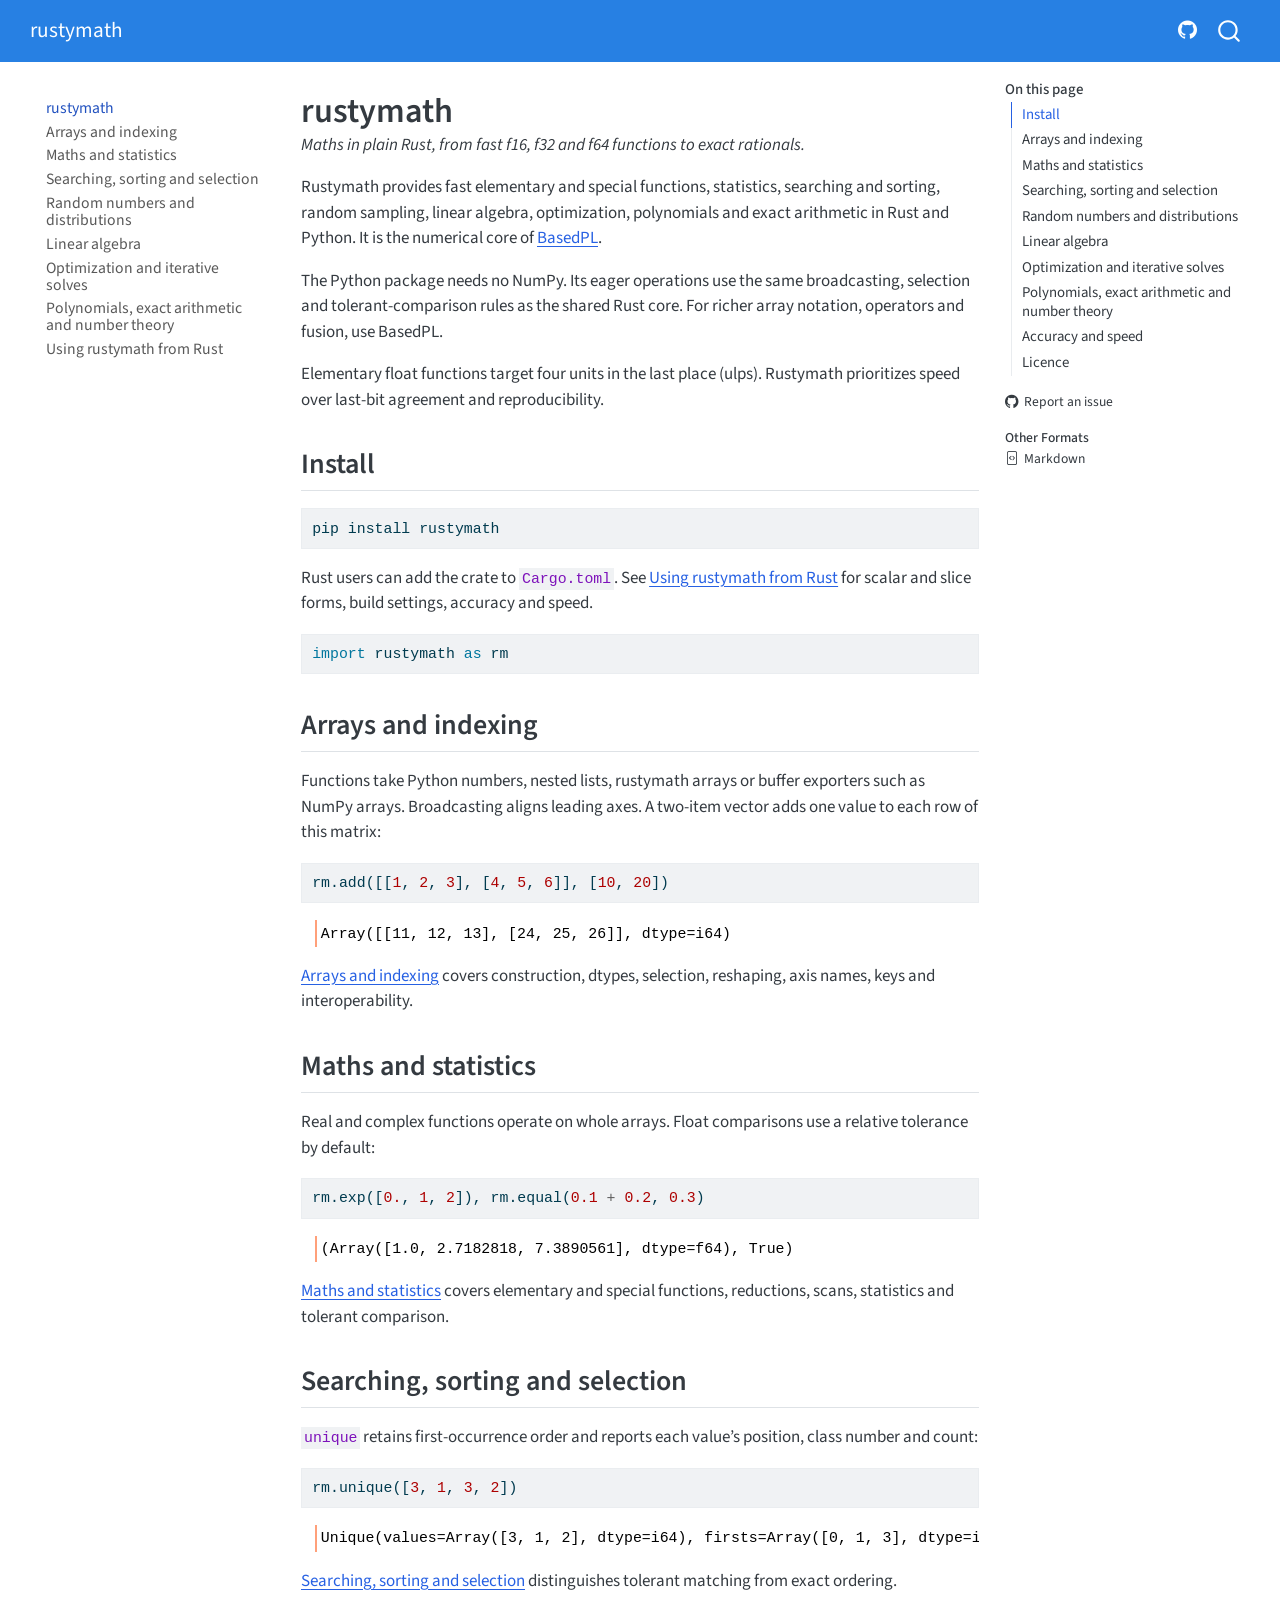
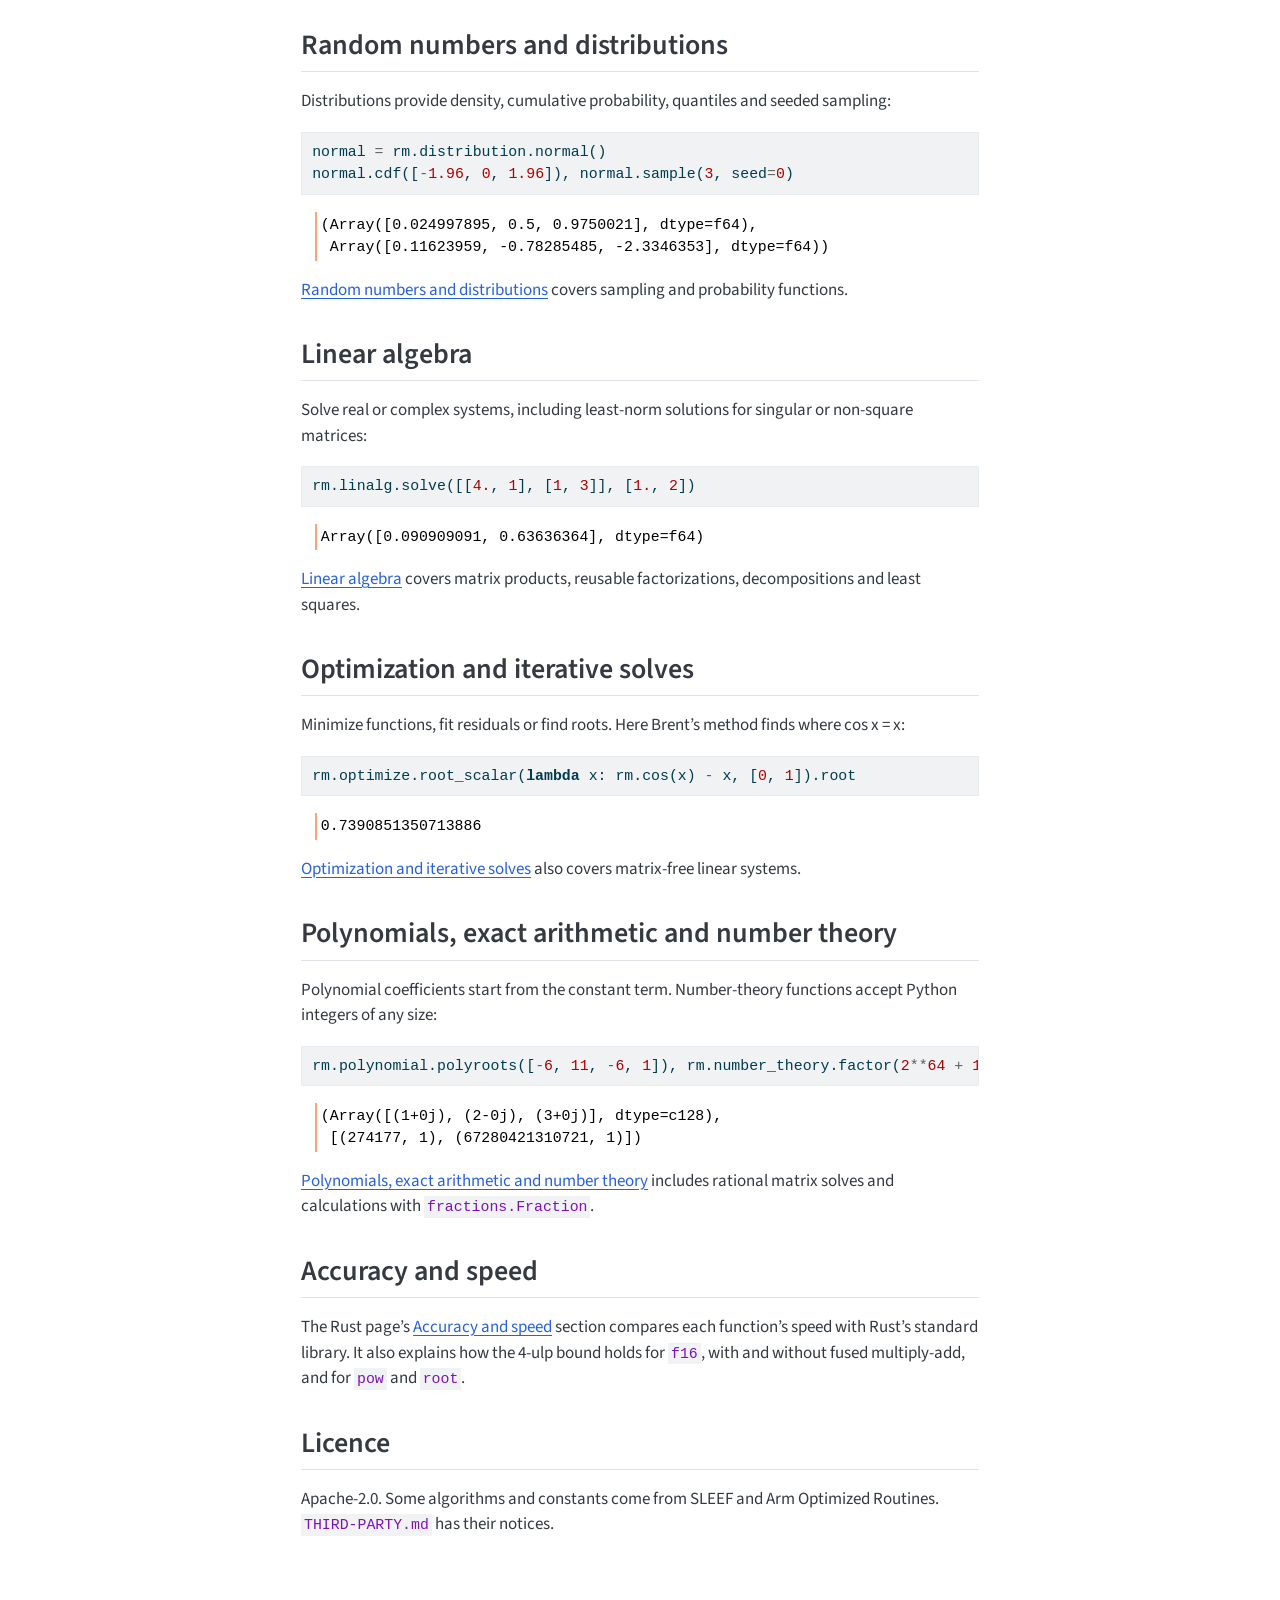
==== index.html @ c677fca0 "deploy: 17ac095eaffe4fb73050feb006b12a14b76441de" ====
<!DOCTYPE html>
<html xmlns="http://www.w3.org/1999/xhtml" lang="en" xml:lang="en"><head>

<meta charset="utf-8">
<meta name="generator" content="quarto-1.10.19">

<meta name="viewport" content="width=device-width, initial-scale=1.0, user-scalable=yes">

<meta name="description" content="Maths in plain Rust, from fast f16, f32 and f64 functions to exact rationals.">

<title>rustymath</title>
<style>
/* Default styles provided by pandoc.
** See https://pandoc.org/MANUAL.html#variables-for-html for config info.
*/
span.smallcaps{font-variant: small-caps;}
div.columns{display: flex; gap: 1.5em;}
div.column{flex: auto;}
@media screen {
div.columns{gap: min(4vw, 1.5em);}
div.column{overflow-x: auto;}
}
div.hanging-indent{margin-left: 1.5em; text-indent: -1.5em;}
ul.task-list{list-style: none;}
ul.task-list li input[type="checkbox"] {
  width: 0.8em;
  margin: 0 0.8em 0.2em -1em; /* quarto-specific, see https://github.com/quarto-dev/quarto-cli/issues/4556 */ 
  vertical-align: middle;
}
/* CSS for syntax highlighting */
html { -webkit-text-size-adjust: 100%; }
pre > code.sourceCode { white-space: pre; position: relative; }
pre > code.sourceCode > span { display: inline-block; line-height: 1.25; }
pre > code.sourceCode > span:empty { height: 1.2em; }
.sourceCode { overflow: visible; }
code.sourceCode > span { color: inherit; text-decoration: inherit; }
div.sourceCode { margin: 1em 0; }
pre.sourceCode { margin: 0; }
@media screen {
div.sourceCode { overflow: auto; }
}
@media print {
pre > code.sourceCode { white-space: pre-wrap; }
pre > code.sourceCode > span { text-indent: -5em; padding-left: 5em; }
}
pre.numberSource code
  { counter-reset: source-line 0; }
pre.numberSource code > span
  { position: relative; left: -4em; counter-increment: source-line; }
pre.numberSource code > span > a:first-child::before
  { content: counter(source-line);
    position: relative; left: -1em; text-align: right; vertical-align: baseline;
    border: none; display: inline-block;
    -webkit-touch-callout: none; -webkit-user-select: none;
    -khtml-user-select: none; -moz-user-select: none;
    -ms-user-select: none; user-select: none;
    padding: 0 4px; width: 4em;
  }
pre.numberSource { margin-left: 3em;  padding-left: 4px; }
div.sourceCode
  {   }
@media screen {
pre > code.sourceCode > span > a:first-child::before { text-decoration: underline; }
}
</style>


<script src="site_libs/quarto-nav/quarto-nav.js"></script>
<script src="site_libs/quarto-nav/headroom.min.js"></script>
<script src="site_libs/clipboard/clipboard.min.js"></script>
<script src="site_libs/quarto-search/autocomplete.umd.js"></script>
<script src="site_libs/quarto-search/fuse.min.js"></script>
<script src="site_libs/quarto-search/quarto-search.js"></script>
<meta name="quarto:offset" content="./">
<script src="site_libs/quarto-html/quarto.js" type="module"></script>
<script src="site_libs/quarto-html/tabsets/tabsets.js" type="module"></script>
<script src="site_libs/quarto-html/popper.min.js"></script>
<script src="site_libs/quarto-html/tippy.umd.min.js"></script>
<script src="site_libs/quarto-html/anchor.min.js"></script>
<link href="site_libs/quarto-html/tippy.css" rel="stylesheet">
<link href="site_libs/quarto-html/quarto-syntax-highlighting-bf27225e3a48a9273f3daa8f8e829971.css" rel="stylesheet" id="quarto-text-highlighting-styles">
<script src="site_libs/bootstrap/bootstrap.min.js"></script>
<link href="site_libs/bootstrap/bootstrap-icons.css" rel="stylesheet">
<link href="site_libs/bootstrap/bootstrap-f2788e636de456f6409e966386820849.min.css" rel="stylesheet" append-hash="true" id="quarto-bootstrap" data-mode="light">
<script id="quarto-search-options" type="application/json">{
  "location": "navbar",
  "copy-button": false,
  "collapse-after": 3,
  "panel-placement": "end",
  "type": "overlay",
  "limit": 50,
  "keyboard-shortcut": [
    "f",
    "/",
    "s"
  ],
  "show-item-context": false,
  "language": {
    "search-no-results-text": "No results",
    "search-matching-documents-text": "matching documents",
    "search-copy-link-title": "Copy link to search",
    "search-hide-matches-text": "Hide additional matches",
    "search-more-match-text": "more match in this document",
    "search-more-matches-text": "more matches in this document",
    "search-clear-button-title": "Clear",
    "search-text-placeholder": "",
    "search-detached-cancel-button-title": "Cancel",
    "search-submit-button-title": "Submit",
    "search-label": "Search"
  }
}</script>


<link rel="stylesheet" href="styles.css">
<meta property="og:title" content="rustymath">
<meta property="og:description" content="Maths in plain Rust, from fast f16, f32 and f64 functions to exact rationals.">
<meta property="og:site_name" content="rustymath">
<meta name="twitter:title" content="rustymath">
<meta name="twitter:description" content="Maths in plain Rust, from fast f16, f32 and f64 functions to exact rationals.">
<meta name="twitter:card" content="summary">
</head>

<body class="nav-sidebar floating nav-fixed quarto-light">

<div id="quarto-search-results"></div>
  <header id="quarto-header" class="headroom fixed-top">
    <nav class="navbar navbar-expand-lg " data-bs-theme="dark">
      <div class="navbar-container container-fluid">
      <div class="navbar-brand-container mx-auto">
    <a class="navbar-brand" href="./index.html">
    <span class="navbar-title">rustymath</span>
    </a>
  </div>
            <div id="quarto-search" class="" title="Search"></div>
          <button class="navbar-toggler" type="button" data-bs-toggle="collapse" data-bs-target="#navbarCollapse" aria-controls="navbarCollapse" role="menu" aria-expanded="false" aria-label="Toggle navigation" onclick="if (window.quartoToggleHeadroom) { window.quartoToggleHeadroom(); }">
  <span class="navbar-toggler-icon"></span>
</button>
          <div class="collapse navbar-collapse" id="navbarCollapse">
            <ul class="navbar-nav navbar-nav-scroll ms-auto">
  <li class="nav-item compact">
    <a class="nav-link" href="https://github.com/AnswerDotAI/rustymath"> <i class="bi bi-github" role="img">
</i> 
<span class="menu-text"></span></a>
  </li>  
</ul>
          </div> <!-- /navcollapse -->
            <div class="quarto-navbar-tools">
</div>
      </div> <!-- /container-fluid -->
    </nav>
  <nav class="quarto-secondary-nav">
    <div class="container-fluid d-flex">
      <button type="button" class="quarto-btn-toggle btn" data-bs-toggle="collapse" role="button" data-bs-target=".quarto-sidebar-collapse-item" aria-controls="quarto-sidebar" aria-expanded="false" aria-label="Toggle sidebar navigation" onclick="if (window.quartoToggleHeadroom) { window.quartoToggleHeadroom(); }">
        <i class="bi bi-layout-text-sidebar-reverse"></i>
      </button>
        <nav class="quarto-page-breadcrumbs" aria-label="breadcrumb"><ol class="breadcrumb"><li class="breadcrumb-item"><a href="./index.html">rustymath</a></li></ol></nav>
        <a class="flex-grow-1" role="navigation" data-bs-toggle="collapse" data-bs-target=".quarto-sidebar-collapse-item" aria-controls="quarto-sidebar" aria-expanded="false" aria-label="Toggle sidebar navigation" onclick="if (window.quartoToggleHeadroom) { window.quartoToggleHeadroom(); }">      
        </a>
    </div>
  </nav>
</header>
<!-- content -->
<div id="quarto-content" class="quarto-container page-columns page-rows-contents page-layout-article page-navbar">
<!-- sidebar -->
  <nav id="quarto-sidebar" class="sidebar collapse collapse-horizontal quarto-sidebar-collapse-item sidebar-navigation floating overflow-auto">
    <div class="sidebar-menu-container"> 
    <ul class="list-unstyled mt-1">
        <li class="sidebar-item">
  <div class="sidebar-item-container"> 
  <a href="./index.html" class="sidebar-item-text sidebar-link active">
 <span class="menu-text">rustymath</span></a>
  </div>
</li>
        <li class="sidebar-item">
  <div class="sidebar-item-container"> 
  <a href="./arrays.html" class="sidebar-item-text sidebar-link">
 <span class="menu-text">Arrays and indexing</span></a>
  </div>
</li>
        <li class="sidebar-item">
  <div class="sidebar-item-container"> 
  <a href="./math.html" class="sidebar-item-text sidebar-link">
 <span class="menu-text">Maths and statistics</span></a>
  </div>
</li>
        <li class="sidebar-item">
  <div class="sidebar-item-container"> 
  <a href="./search.html" class="sidebar-item-text sidebar-link">
 <span class="menu-text">Searching, sorting and selection</span></a>
  </div>
</li>
        <li class="sidebar-item">
  <div class="sidebar-item-container"> 
  <a href="./random.html" class="sidebar-item-text sidebar-link">
 <span class="menu-text">Random numbers and distributions</span></a>
  </div>
</li>
        <li class="sidebar-item">
  <div class="sidebar-item-container"> 
  <a href="./linalg.html" class="sidebar-item-text sidebar-link">
 <span class="menu-text">Linear algebra</span></a>
  </div>
</li>
        <li class="sidebar-item">
  <div class="sidebar-item-container"> 
  <a href="./optimize.html" class="sidebar-item-text sidebar-link">
 <span class="menu-text">Optimization and iterative solves</span></a>
  </div>
</li>
        <li class="sidebar-item">
  <div class="sidebar-item-container"> 
  <a href="./exact.html" class="sidebar-item-text sidebar-link">
 <span class="menu-text">Polynomials, exact arithmetic and number theory</span></a>
  </div>
</li>
        <li class="sidebar-item">
  <div class="sidebar-item-container"> 
  <a href="./rust.html" class="sidebar-item-text sidebar-link">
 <span class="menu-text">Using rustymath from Rust</span></a>
  </div>
</li>
    </ul>
    </div>
</nav>
<div id="quarto-sidebar-glass" class="quarto-sidebar-collapse-item" data-bs-toggle="collapse" data-bs-target=".quarto-sidebar-collapse-item"></div>
<!-- margin-sidebar -->
    <div id="quarto-margin-sidebar" class="sidebar margin-sidebar">
        <nav id="TOC" role="doc-toc" class="toc-active">
    <h2 id="toc-title">On this page</h2>
   
  <ul>
  <li><a href="#install" id="toc-install" class="nav-link active" data-scroll-target="#install">Install</a></li>
  <li><a href="#arrays-and-indexing" id="toc-arrays-and-indexing" class="nav-link" data-scroll-target="#arrays-and-indexing">Arrays and indexing</a></li>
  <li><a href="#maths-and-statistics" id="toc-maths-and-statistics" class="nav-link" data-scroll-target="#maths-and-statistics">Maths and statistics</a></li>
  <li><a href="#searching-sorting-and-selection" id="toc-searching-sorting-and-selection" class="nav-link" data-scroll-target="#searching-sorting-and-selection">Searching, sorting and selection</a></li>
  <li><a href="#random-numbers-and-distributions" id="toc-random-numbers-and-distributions" class="nav-link" data-scroll-target="#random-numbers-and-distributions">Random numbers and distributions</a></li>
  <li><a href="#linear-algebra" id="toc-linear-algebra" class="nav-link" data-scroll-target="#linear-algebra">Linear algebra</a></li>
  <li><a href="#optimization-and-iterative-solves" id="toc-optimization-and-iterative-solves" class="nav-link" data-scroll-target="#optimization-and-iterative-solves">Optimization and iterative solves</a></li>
  <li><a href="#polynomials-exact-arithmetic-and-number-theory" id="toc-polynomials-exact-arithmetic-and-number-theory" class="nav-link" data-scroll-target="#polynomials-exact-arithmetic-and-number-theory">Polynomials, exact arithmetic and number theory</a></li>
  <li><a href="#accuracy-and-speed" id="toc-accuracy-and-speed" class="nav-link" data-scroll-target="#accuracy-and-speed">Accuracy and speed</a></li>
  <li><a href="#licence" id="toc-licence" class="nav-link" data-scroll-target="#licence">Licence</a></li>
  </ul>
<div class="toc-actions"><ul><li><a href="https://github.com/AnswerDotAI/rustymath/issues/new" class="toc-action"><i class="bi bi-github"></i>Report an issue</a></li></ul></div><div class="quarto-alternate-formats"><h2>Other Formats</h2><ul><li><a href="index.html.md"><i class="bi bi-file-code"></i>Markdown</a></li></ul></div></nav>
    </div>
<!-- main -->
<main class="content" id="quarto-document-content">

<header id="title-block-header" class="quarto-title-block default">
<div class="quarto-title">
<h1 class="title">rustymath</h1>
</div>

<div>
  <div class="description">
    Maths in plain Rust, from fast f16, f32 and f64 functions to exact rationals.
  </div>
</div>


<div class="quarto-title-meta">

    
  
    
  </div>
  


</header>


<!-- WARNING: THIS FILE WAS AUTOGENERATED! DO NOT EDIT! -->
<p>Rustymath provides fast elementary and special functions, statistics, searching and sorting, random sampling, linear algebra, optimization, polynomials and exact arithmetic in Rust and Python. It is the numerical core of <a href="https://answerdotai.github.io/basedpl/">BasedPL</a>.</p>
<p>The Python package needs no NumPy. Its eager operations use the same broadcasting, selection and tolerant-comparison rules as the shared Rust core. For richer array notation, operators and fusion, use BasedPL.</p>
<p>Elementary float functions target four units in the last place (ulps). Rustymath prioritizes speed over last-bit agreement and reproducibility.</p>
<section id="install" class="level2">
<h2 class="anchored" data-anchor-id="install">Install</h2>
<div class="code-copy-outer-scaffold"><div class="sourceCode" id="cb1"><pre class="sourceCode sh code-with-copy"><code class="sourceCode bash"><span id="cb1-1"><a href="#cb1-1" aria-hidden="true" tabindex="-1"></a><span class="ex">pip</span> install rustymath</span></code></pre></div><button title="Copy to Clipboard" class="code-copy-button"><i class="bi"></i></button></div>
<p>Rust users can add the crate to <code>Cargo.toml</code>. See <a href="https://answerdotai.github.io/rustymath/rust.html">Using rustymath from Rust</a> for scalar and slice forms, build settings, accuracy and speed.</p>
<div id="b8a4c11a" class="cell">
<div class="code-copy-outer-scaffold"><div class="sourceCode cell-code" id="cb2"><pre class="sourceCode python code-with-copy"><code class="sourceCode python"><span id="cb2-1"><a href="#cb2-1" aria-hidden="true" tabindex="-1"></a><span class="im">import</span> rustymath <span class="im">as</span> rm</span></code></pre></div><button title="Copy to Clipboard" class="code-copy-button"><i class="bi"></i></button></div>
</div>
</section>
<section id="arrays-and-indexing" class="level2">
<h2 class="anchored" data-anchor-id="arrays-and-indexing">Arrays and indexing</h2>
<p>Functions take Python numbers, nested lists, rustymath arrays or buffer exporters such as NumPy arrays. Broadcasting aligns leading axes. A two-item vector adds one value to each row of this matrix:</p>
<div id="85f55c76" class="cell">
<div class="code-copy-outer-scaffold"><div class="sourceCode cell-code" id="cb3"><pre class="sourceCode python code-with-copy"><code class="sourceCode python"><span id="cb3-1"><a href="#cb3-1" aria-hidden="true" tabindex="-1"></a>rm.add([[<span class="dv">1</span>, <span class="dv">2</span>, <span class="dv">3</span>], [<span class="dv">4</span>, <span class="dv">5</span>, <span class="dv">6</span>]], [<span class="dv">10</span>, <span class="dv">20</span>])</span></code></pre></div><button title="Copy to Clipboard" class="code-copy-button"><i class="bi"></i></button></div>
<div class="cell-output cell-output-display">
<pre><code>Array([[11, 12, 13], [24, 25, 26]], dtype=i64)</code></pre>
</div>
</div>
<p><a href="https://answerdotai.github.io/rustymath/arrays.html">Arrays and indexing</a> covers construction, dtypes, selection, reshaping, axis names, keys and interoperability.</p>
</section>
<section id="maths-and-statistics" class="level2">
<h2 class="anchored" data-anchor-id="maths-and-statistics">Maths and statistics</h2>
<p>Real and complex functions operate on whole arrays. Float comparisons use a relative tolerance by default:</p>
<div id="2b24b0e5" class="cell">
<div class="code-copy-outer-scaffold"><div class="sourceCode cell-code" id="cb5"><pre class="sourceCode python code-with-copy"><code class="sourceCode python"><span id="cb5-1"><a href="#cb5-1" aria-hidden="true" tabindex="-1"></a>rm.exp([<span class="fl">0.</span>, <span class="dv">1</span>, <span class="dv">2</span>]), rm.equal(<span class="fl">0.1</span> <span class="op">+</span> <span class="fl">0.2</span>, <span class="fl">0.3</span>)</span></code></pre></div><button title="Copy to Clipboard" class="code-copy-button"><i class="bi"></i></button></div>
<div class="cell-output cell-output-display">
<pre><code>(Array([1.0, 2.7182818, 7.3890561], dtype=f64), True)</code></pre>
</div>
</div>
<p><a href="https://answerdotai.github.io/rustymath/math.html">Maths and statistics</a> covers elementary and special functions, reductions, scans, statistics and tolerant comparison.</p>
</section>
<section id="searching-sorting-and-selection" class="level2">
<h2 class="anchored" data-anchor-id="searching-sorting-and-selection">Searching, sorting and selection</h2>
<p><code>unique</code> retains first-occurrence order and reports each value’s position, class number and count:</p>
<div id="10d23025" class="cell">
<div class="code-copy-outer-scaffold"><div class="sourceCode cell-code" id="cb7"><pre class="sourceCode python code-with-copy"><code class="sourceCode python"><span id="cb7-1"><a href="#cb7-1" aria-hidden="true" tabindex="-1"></a>rm.unique([<span class="dv">3</span>, <span class="dv">1</span>, <span class="dv">3</span>, <span class="dv">2</span>])</span></code></pre></div><button title="Copy to Clipboard" class="code-copy-button"><i class="bi"></i></button></div>
<div class="cell-output cell-output-display">
<pre><code>Unique(values=Array([3, 1, 2], dtype=i64), firsts=Array([0, 1, 3], dtype=i64), numbers=Array([0, 1, 0, 2], dtype=i64), counts=Array([2, 1, 1], dtype=i64))</code></pre>
</div>
</div>
<p><a href="https://answerdotai.github.io/rustymath/search.html">Searching, sorting and selection</a> distinguishes tolerant matching from exact ordering.</p>
</section>
<section id="random-numbers-and-distributions" class="level2">
<h2 class="anchored" data-anchor-id="random-numbers-and-distributions">Random numbers and distributions</h2>
<p>Distributions provide density, cumulative probability, quantiles and seeded sampling:</p>
<div id="f371d4d6" class="cell">
<div class="code-copy-outer-scaffold"><div class="sourceCode cell-code" id="cb9"><pre class="sourceCode python code-with-copy"><code class="sourceCode python"><span id="cb9-1"><a href="#cb9-1" aria-hidden="true" tabindex="-1"></a>normal <span class="op">=</span> rm.distribution.normal()</span>
<span id="cb9-2"><a href="#cb9-2" aria-hidden="true" tabindex="-1"></a>normal.cdf([<span class="op">-</span><span class="fl">1.96</span>, <span class="dv">0</span>, <span class="fl">1.96</span>]), normal.sample(<span class="dv">3</span>, seed<span class="op">=</span><span class="dv">0</span>)</span></code></pre></div><button title="Copy to Clipboard" class="code-copy-button"><i class="bi"></i></button></div>
<div class="cell-output cell-output-display">
<pre><code>(Array([0.024997895, 0.5, 0.9750021], dtype=f64),
 Array([0.11623959, -0.78285485, -2.3346353], dtype=f64))</code></pre>
</div>
</div>
<p><a href="https://answerdotai.github.io/rustymath/random.html">Random numbers and distributions</a> covers sampling and probability functions.</p>
</section>
<section id="linear-algebra" class="level2">
<h2 class="anchored" data-anchor-id="linear-algebra">Linear algebra</h2>
<p>Solve real or complex systems, including least-norm solutions for singular or non-square matrices:</p>
<div id="69c35d02" class="cell">
<div class="code-copy-outer-scaffold"><div class="sourceCode cell-code" id="cb11"><pre class="sourceCode python code-with-copy"><code class="sourceCode python"><span id="cb11-1"><a href="#cb11-1" aria-hidden="true" tabindex="-1"></a>rm.linalg.solve([[<span class="fl">4.</span>, <span class="dv">1</span>], [<span class="dv">1</span>, <span class="dv">3</span>]], [<span class="fl">1.</span>, <span class="dv">2</span>])</span></code></pre></div><button title="Copy to Clipboard" class="code-copy-button"><i class="bi"></i></button></div>
<div class="cell-output cell-output-display">
<pre><code>Array([0.090909091, 0.63636364], dtype=f64)</code></pre>
</div>
</div>
<p><a href="https://answerdotai.github.io/rustymath/linalg.html">Linear algebra</a> covers matrix products, reusable factorizations, decompositions and least squares.</p>
</section>
<section id="optimization-and-iterative-solves" class="level2">
<h2 class="anchored" data-anchor-id="optimization-and-iterative-solves">Optimization and iterative solves</h2>
<p>Minimize functions, fit residuals or find roots. Here Brent’s method finds where cos x = x:</p>
<div id="7187de7e" class="cell">
<div class="code-copy-outer-scaffold"><div class="sourceCode cell-code" id="cb13"><pre class="sourceCode python code-with-copy"><code class="sourceCode python"><span id="cb13-1"><a href="#cb13-1" aria-hidden="true" tabindex="-1"></a>rm.optimize.root_scalar(<span class="kw">lambda</span> x: rm.cos(x) <span class="op">-</span> x, [<span class="dv">0</span>, <span class="dv">1</span>]).root</span></code></pre></div><button title="Copy to Clipboard" class="code-copy-button"><i class="bi"></i></button></div>
<div class="cell-output cell-output-display">
<pre><code>0.7390851350713886</code></pre>
</div>
</div>
<p><a href="https://answerdotai.github.io/rustymath/optimize.html">Optimization and iterative solves</a> also covers matrix-free linear systems.</p>
</section>
<section id="polynomials-exact-arithmetic-and-number-theory" class="level2">
<h2 class="anchored" data-anchor-id="polynomials-exact-arithmetic-and-number-theory">Polynomials, exact arithmetic and number theory</h2>
<p>Polynomial coefficients start from the constant term. Number-theory functions accept Python integers of any size:</p>
<div id="1249af23" class="cell">
<div class="code-copy-outer-scaffold"><div class="sourceCode cell-code" id="cb15"><pre class="sourceCode python code-with-copy"><code class="sourceCode python"><span id="cb15-1"><a href="#cb15-1" aria-hidden="true" tabindex="-1"></a>rm.polynomial.polyroots([<span class="op">-</span><span class="dv">6</span>, <span class="dv">11</span>, <span class="op">-</span><span class="dv">6</span>, <span class="dv">1</span>]), rm.number_theory.factor(<span class="dv">2</span><span class="op">**</span><span class="dv">64</span> <span class="op">+</span> <span class="dv">1</span>)</span></code></pre></div><button title="Copy to Clipboard" class="code-copy-button"><i class="bi"></i></button></div>
<div class="cell-output cell-output-display">
<pre><code>(Array([(1+0j), (2-0j), (3+0j)], dtype=c128),
 [(274177, 1), (67280421310721, 1)])</code></pre>
</div>
</div>
<p><a href="https://answerdotai.github.io/rustymath/exact.html">Polynomials, exact arithmetic and number theory</a> includes rational matrix solves and calculations with <code>fractions.Fraction</code>.</p>
</section>
<section id="accuracy-and-speed" class="level2">
<h2 class="anchored" data-anchor-id="accuracy-and-speed">Accuracy and speed</h2>
<p>The Rust page’s <a href="https://answerdotai.github.io/rustymath/rust.html#accuracy-and-speed">Accuracy and speed</a> section compares each function’s speed with Rust’s standard library. It also explains how the 4-ulp bound holds for <code>f16</code>, with and without fused multiply-add, and for <code>pow</code> and <code>root</code>.</p>
</section>
<section id="licence" class="level2">
<h2 class="anchored" data-anchor-id="licence">Licence</h2>
<p>Apache-2.0. Some algorithms and constants come from SLEEF and Arm Optimized Routines. <code>THIRD-PARTY.md</code> has their notices.</p>


</section>

</main> <!-- /main -->
<script id="quarto-html-after-body" type="application/javascript">
  window.document.addEventListener("DOMContentLoaded", function (event) {
    const icon = "";
    const anchorJS = new window.AnchorJS();
    anchorJS.options = {
      placement: 'right',
      icon: icon
    };
    anchorJS.add('.anchored');
    const isCodeAnnotation = (el) => {
      for (const clz of el.classList) {
        if (clz.startsWith('code-annotation-')) {                     
          return true;
        }
      }
      return false;
    }
    const onCopySuccess = function(e) {
      // button target
      const button = e.trigger;
      // don't keep focus
      button.blur();
      // flash "checked"
      button.classList.add('code-copy-button-checked');
      var currentTitle = button.getAttribute("title");
      button.setAttribute("title", "Copied!");
      let tooltip;
      if (window.bootstrap) {
        button.setAttribute("data-bs-toggle", "tooltip");
        button.setAttribute("data-bs-placement", "left");
        button.setAttribute("data-bs-title", "Copied!");
        tooltip = new bootstrap.Tooltip(button, 
          { trigger: "manual", 
            customClass: "code-copy-button-tooltip",
            offset: [0, -8]});
        tooltip.show();    
      }
      setTimeout(function() {
        if (tooltip) {
          tooltip.hide();
          button.removeAttribute("data-bs-title");
          button.removeAttribute("data-bs-toggle");
          button.removeAttribute("data-bs-placement");
        }
        button.setAttribute("title", currentTitle);
        button.classList.remove('code-copy-button-checked');
      }, 1000);
      // clear code selection
      e.clearSelection();
    }
    const getTextToCopy = function(trigger) {
      const outerScaffold = trigger.parentElement.cloneNode(true);
      const codeEl = outerScaffold.querySelector('code');
      for (const childEl of codeEl.children) {
        if (isCodeAnnotation(childEl)) {
          childEl.remove();
        }
      }
      return codeEl.innerText;
    }
    const clipboard = new window.ClipboardJS('.code-copy-button:not([data-in-quarto-modal])', {
      text: getTextToCopy
    });
    clipboard.on('success', onCopySuccess);
    if (window.document.getElementById('quarto-embedded-source-code-modal')) {
      const clipboardModal = new window.ClipboardJS('.code-copy-button[data-in-quarto-modal]', {
        text: getTextToCopy,
        container: window.document.getElementById('quarto-embedded-source-code-modal')
      });
      clipboardModal.on('success', onCopySuccess);
    }
      var localhostRegex = new RegExp(/^(?:http|https):\/\/localhost\:?[0-9]*\//);
      var mailtoRegex = new RegExp(/^mailto:/);
        var filterRegex = new RegExp("https:\/\/answerdotai\.github\.io\/rustymath");
      var isInternal = (href) => {
          return filterRegex.test(href) || localhostRegex.test(href) || mailtoRegex.test(href);
      }
      // Inspect non-navigation links and adorn them if external
     var links = window.document.querySelectorAll('a[href]:not(.nav-link):not(.navbar-brand):not(.toc-action):not(.sidebar-link):not(.sidebar-item-toggle):not(.pagination-link):not(.no-external):not([aria-hidden]):not(.dropdown-item):not(.quarto-navigation-tool):not(.about-link)');
      for (var i=0; i<links.length; i++) {
        const link = links[i];
        if (!isInternal(link.href)) {
          // undo the damage that might have been done by quarto-nav.js in the case of
          // links that we want to consider external
          if (link.dataset.originalHref !== undefined) {
            link.href = link.dataset.originalHref;
          }
        }
      }
    function tippyHover(el, contentFn, onTriggerFn, onUntriggerFn) {
      const config = {
        allowHTML: true,
        maxWidth: 500,
        delay: 100,
        arrow: false,
        appendTo: function(el) {
            return el.parentElement;
        },
        interactive: true,
        interactiveBorder: 10,
        theme: 'quarto',
        placement: 'bottom-start',
      };
      if (contentFn) {
        config.content = contentFn;
      }
      if (onTriggerFn) {
        config.onTrigger = onTriggerFn;
      }
      if (onUntriggerFn) {
        config.onUntrigger = onUntriggerFn;
      }
      window.tippy(el, config); 
    }
    const noterefs = window.document.querySelectorAll('a[role="doc-noteref"]');
    for (var i=0; i<noterefs.length; i++) {
      const ref = noterefs[i];
      tippyHover(ref, function() {
        // use id or data attribute instead here
        let href = ref.getAttribute('data-footnote-href') || ref.getAttribute('href');
        try { href = new URL(href).hash; } catch {}
        const id = href.replace(/^#\/?/, "");
        const note = window.document.getElementById(id);
        if (note) {
          return note.innerHTML;
        } else {
          return "";
        }
      });
    }
    const xrefs = window.document.querySelectorAll('a.quarto-xref');
    const processXRef = (id, note) => {
      // Strip column container classes
      const stripColumnClz = (el) => {
        el.classList.remove("page-full", "page-columns");
        if (el.children) {
          for (const child of el.children) {
            stripColumnClz(child);
          }
        }
      }
      stripColumnClz(note)
      if (id === null || id.startsWith('sec-')) {
        // Special case sections, only their first couple elements
        const container = document.createElement("div");
        if (note.children && note.children.length > 2) {
          container.appendChild(note.children[0].cloneNode(true));
          for (let i = 1; i < note.children.length; i++) {
            const child = note.children[i];
            if (child.tagName === "P" && child.innerText === "") {
              continue;
            } else {
              container.appendChild(child.cloneNode(true));
              break;
            }
          }
          if (window.Quarto?.typesetMath) {
            window.Quarto.typesetMath(container);
          }
          return container.innerHTML
        } else {
          if (window.Quarto?.typesetMath) {
            window.Quarto.typesetMath(note);
          }
          return note.innerHTML;
        }
      } else {
        // Remove any anchor links if they are present
        const anchorLink = note.querySelector('a.anchorjs-link');
        if (anchorLink) {
          anchorLink.remove();
        }
        if (window.Quarto?.typesetMath) {
          window.Quarto.typesetMath(note);
        }
        if (note.classList.contains("callout")) {
          return note.outerHTML;
        } else {
          return note.innerHTML;
        }
      }
    }
    for (var i=0; i<xrefs.length; i++) {
      const xref = xrefs[i];
      tippyHover(xref, undefined, function(instance) {
        instance.disable();
        let url = xref.getAttribute('href');
        let hash = undefined; 
        if (url.startsWith('#')) {
          hash = url;
        } else {
          try { hash = new URL(url).hash; } catch {}
        }
        if (hash) {
          const id = hash.replace(/^#\/?/, "");
          const note = window.document.getElementById(id);
          if (note !== null) {
            try {
              const html = processXRef(id, note.cloneNode(true));
              instance.setContent(html);
            } finally {
              instance.enable();
              instance.show();
            }
          } else {
            // See if we can fetch this
            fetch(url.split('#')[0])
            .then(res => res.text())
            .then(html => {
              const parser = new DOMParser();
              const htmlDoc = parser.parseFromString(html, "text/html");
              const note = htmlDoc.getElementById(id);
              if (note !== null) {
                const html = processXRef(id, note);
                instance.setContent(html);
              } 
            }).finally(() => {
              instance.enable();
              instance.show();
            });
          }
        } else {
          // See if we can fetch a full url (with no hash to target)
          // This is a special case and we should probably do some content thinning / targeting
          fetch(url)
          .then(res => res.text())
          .then(html => {
            const parser = new DOMParser();
            const htmlDoc = parser.parseFromString(html, "text/html");
            const note = htmlDoc.querySelector('main.content');
            if (note !== null) {
              // This should only happen for chapter cross references
              // (since there is no id in the URL)
              // remove the first header
              if (note.children.length > 0 && note.children[0].tagName === "HEADER") {
                note.children[0].remove();
              }
              const html = processXRef(null, note);
              instance.setContent(html);
            } 
          }).finally(() => {
            instance.enable();
            instance.show();
          });
        }
      }, function(instance) {
      });
    }
        let selectedAnnoteEl;
        const selectorForAnnotation = ( cell, annotation) => {
          let cellAttr = 'data-code-cell="' + cell + '"';
          let lineAttr = 'data-code-annotation="' +  annotation + '"';
          const selector = 'span[' + cellAttr + '][' + lineAttr + ']';
          return selector;
        }
        const selectCodeLines = (annoteEl) => {
          const doc = window.document;
          const targetCell = annoteEl.getAttribute("data-target-cell");
          const targetAnnotation = annoteEl.getAttribute("data-target-annotation");
          const annoteSpan = window.document.querySelector(selectorForAnnotation(targetCell, targetAnnotation));
          const lines = annoteSpan.getAttribute("data-code-lines").split(",");
          const lineIds = lines.map((line) => {
            return targetCell + "-" + line;
          })
          let top = null;
          let height = null;
          let parent = null;
          if (lineIds.length > 0) {
              //compute the position of the single el (top and bottom and make a div)
              const el = window.document.getElementById(lineIds[0]);
              top = el.offsetTop;
              height = el.offsetHeight;
              parent = el.parentElement.parentElement;
            if (lineIds.length > 1) {
              const lastEl = window.document.getElementById(lineIds[lineIds.length - 1]);
              const bottom = lastEl.offsetTop + lastEl.offsetHeight;
              height = bottom - top;
            }
            if (top !== null && height !== null && parent !== null) {
              // cook up a div (if necessary) and position it 
              let div = window.document.getElementById("code-annotation-line-highlight");
              if (div === null) {
                div = window.document.createElement("div");
                div.setAttribute("id", "code-annotation-line-highlight");
                div.style.position = 'absolute';
                parent.appendChild(div);
              }
              div.style.top = top - 2 + "px";
              div.style.height = height + 4 + "px";
              div.style.left = 0;
              let gutterDiv = window.document.getElementById("code-annotation-line-highlight-gutter");
              if (gutterDiv === null) {
                gutterDiv = window.document.createElement("div");
                gutterDiv.setAttribute("id", "code-annotation-line-highlight-gutter");
                gutterDiv.style.position = 'absolute';
                const codeCell = window.document.getElementById(targetCell);
                const gutter = codeCell.querySelector('.code-annotation-gutter');
                gutter.appendChild(gutterDiv);
              }
              gutterDiv.style.top = top - 2 + "px";
              gutterDiv.style.height = height + 4 + "px";
            }
            selectedAnnoteEl = annoteEl;
          }
        };
        const unselectCodeLines = () => {
          const elementsIds = ["code-annotation-line-highlight", "code-annotation-line-highlight-gutter"];
          elementsIds.forEach((elId) => {
            const div = window.document.getElementById(elId);
            if (div) {
              div.remove();
            }
          });
          selectedAnnoteEl = undefined;
        };
          // Handle positioning of the toggle
      window.addEventListener(
        "resize",
        throttle(() => {
          elRect = undefined;
          if (selectedAnnoteEl) {
            selectCodeLines(selectedAnnoteEl);
          }
        }, 10)
      );
      function throttle(fn, ms) {
      let throttle = false;
      let timer;
        return (...args) => {
          if(!throttle) { // first call gets through
              fn.apply(this, args);
              throttle = true;
          } else { // all the others get throttled
              if(timer) clearTimeout(timer); // cancel #2
              timer = setTimeout(() => {
                fn.apply(this, args);
                timer = throttle = false;
              }, ms);
          }
        };
      }
        // Attach click handler to the DT
        const annoteDls = window.document.querySelectorAll('dt[data-target-cell]');
        for (const annoteDlNode of annoteDls) {
          annoteDlNode.addEventListener('click', (event) => {
            const clickedEl = event.target;
            if (clickedEl !== selectedAnnoteEl) {
              unselectCodeLines();
              const activeEl = window.document.querySelector('dt[data-target-cell].code-annotation-active');
              if (activeEl) {
                activeEl.classList.remove('code-annotation-active');
              }
              selectCodeLines(clickedEl);
              clickedEl.classList.add('code-annotation-active');
            } else {
              // Unselect the line
              unselectCodeLines();
              clickedEl.classList.remove('code-annotation-active');
            }
          });
        }
    const findCites = (el) => {
      const parentEl = el.parentElement;
      if (parentEl) {
        const cites = parentEl.dataset.cites;
        if (cites) {
          return {
            el,
            cites: cites.split(' ')
          };
        } else {
          return findCites(el.parentElement)
        }
      } else {
        return undefined;
      }
    };
    var bibliorefs = window.document.querySelectorAll('a[role="doc-biblioref"]');
    for (var i=0; i<bibliorefs.length; i++) {
      const ref = bibliorefs[i];
      const citeInfo = findCites(ref);
      if (citeInfo) {
        tippyHover(citeInfo.el, function() {
          var popup = window.document.createElement('div');
          citeInfo.cites.forEach(function(cite) {
            var citeDiv = window.document.createElement('div');
            citeDiv.classList.add('hanging-indent');
            citeDiv.classList.add('csl-entry');
            var biblioDiv = window.document.getElementById('ref-' + cite);
            if (biblioDiv) {
              citeDiv.innerHTML = biblioDiv.innerHTML;
            }
            popup.appendChild(citeDiv);
          });
          return popup.innerHTML;
        });
      }
    }
  });
  </script>
</div> <!-- /content -->




<footer class="footer"><div class="nav-footer"><div class="nav-footer-center"><div class="toc-actions d-sm-block d-md-none"><ul><li><a href="https://github.com/AnswerDotAI/rustymath/issues/new" class="toc-action"><i class="bi bi-github"></i>Report an issue</a></li></ul></div></div></div></footer></body></html>
---- site_libs/quarto-html/tippy.css ----
.tippy-box[data-animation=fade][data-state=hidden]{opacity:0}[data-tippy-root]{max-width:calc(100vw - 10px)}.tippy-box{position:relative;background-color:#333;color:#fff;border-radius:4px;font-size:14px;line-height:1.4;white-space:normal;outline:0;transition-property:transform,visibility,opacity}.tippy-box[data-placement^=top]>.tippy-arrow{bottom:0}.tippy-box[data-placement^=top]>.tippy-arrow:before{bottom:-7px;left:0;border-width:8px 8px 0;border-top-color:initial;transform-origin:center top}.tippy-box[data-placement^=bottom]>.tippy-arrow{top:0}.tippy-box[data-placement^=bottom]>.tippy-arrow:before{top:-7px;left:0;border-width:0 8px 8px;border-bottom-color:initial;transform-origin:center bottom}.tippy-box[data-placement^=left]>.tippy-arrow{right:0}.tippy-box[data-placement^=left]>.tippy-arrow:before{border-width:8px 0 8px 8px;border-left-color:initial;right:-7px;transform-origin:center left}.tippy-box[data-placement^=right]>.tippy-arrow{left:0}.tippy-box[data-placement^=right]>.tippy-arrow:before{left:-7px;border-width:8px 8px 8px 0;border-right-color:initial;transform-origin:center right}.tippy-box[data-inertia][data-state=visible]{transition-timing-function:cubic-bezier(.54,1.5,.38,1.11)}.tippy-arrow{width:16px;height:16px;color:#333}.tippy-arrow:before{content:"";position:absolute;border-color:transparent;border-style:solid}.tippy-content{position:relative;padding:5px 9px;z-index:1}
---- site_libs/quarto-html/quarto-syntax-highlighting-bf27225e3a48a9273f3daa8f8e829971.css ----
/* quarto syntax highlight colors */
:root {
  --quarto-hl-ot-color: #003B4F;
  --quarto-hl-at-color: #657422;
  --quarto-hl-ss-color: #20794D;
  --quarto-hl-an-color: #5E5E5E;
  --quarto-hl-fu-color: #4758AB;
  --quarto-hl-st-color: #20794D;
  --quarto-hl-cf-color: #003B4F;
  --quarto-hl-op-color: #5E5E5E;
  --quarto-hl-er-color: #AD0000;
  --quarto-hl-bn-color: #AD0000;
  --quarto-hl-al-color: #AD0000;
  --quarto-hl-va-color: #111111;
  --quarto-hl-bu-color: inherit;
  --quarto-hl-ex-color: inherit;
  --quarto-hl-pp-color: #AD0000;
  --quarto-hl-in-color: #5E5E5E;
  --quarto-hl-vs-color: #20794D;
  --quarto-hl-wa-color: #5E5E5E;
  --quarto-hl-do-color: #5E5E5E;
  --quarto-hl-im-color: #00769E;
  --quarto-hl-ch-color: #20794D;
  --quarto-hl-dt-color: #AD0000;
  --quarto-hl-fl-color: #AD0000;
  --quarto-hl-co-color: #5E5E5E;
  --quarto-hl-cv-color: #5E5E5E;
  --quarto-hl-cn-color: #8f5902;
  --quarto-hl-sc-color: #5E5E5E;
  --quarto-hl-dv-color: #AD0000;
  --quarto-hl-kw-color: #003B4F;
}

/* other quarto variables */
:root {
  --quarto-font-monospace: SFMono-Regular, Menlo, Monaco, Consolas, "Liberation Mono", "Courier New", monospace;
}

/* syntax highlight based on Pandoc's rules */
pre > code.sourceCode > span {
  color: #003B4F;
}

code.sourceCode > span {
  color: #003B4F;
}

div.sourceCode,
div.sourceCode pre.sourceCode {
  color: #003B4F;
}

/* Normal */
code span {
  color: #003B4F;
}

/* Alert */
code span.al {
  color: #AD0000;
  font-style: inherit;
}

/* Annotation */
code span.an {
  color: #5E5E5E;
  font-style: inherit;
}

/* Attribute */
code span.at {
  color: #657422;
  font-style: inherit;
}

/* BaseN */
code span.bn {
  color: #AD0000;
  font-style: inherit;
}

/* BuiltIn */
code span.bu {
  font-style: inherit;
}

/* ControlFlow */
code span.cf {
  color: #003B4F;
  font-weight: bold;
  font-style: inherit;
}

/* Char */
code span.ch {
  color: #20794D;
  font-style: inherit;
}

/* Constant */
code span.cn {
  color: #8f5902;
  font-style: inherit;
}

/* Comment */
code span.co {
  color: #5E5E5E;
  font-style: inherit;
}

/* CommentVar */
code span.cv {
  color: #5E5E5E;
  font-style: italic;
}

/* Documentation */
code span.do {
  color: #5E5E5E;
  font-style: italic;
}

/* DataType */
code span.dt {
  color: #AD0000;
  font-style: inherit;
}

/* DecVal */
code span.dv {
  color: #AD0000;
  font-style: inherit;
}

/* Error */
code span.er {
  color: #AD0000;
  font-style: inherit;
}

/* Extension */
code span.ex {
  font-style: inherit;
}

/* Float */
code span.fl {
  color: #AD0000;
  font-style: inherit;
}

/* Function */
code span.fu {
  color: #4758AB;
  font-style: inherit;
}

/* Import */
code span.im {
  color: #00769E;
  font-style: inherit;
}

/* Information */
code span.in {
  color: #5E5E5E;
  font-style: inherit;
}

/* Keyword */
code span.kw {
  color: #003B4F;
  font-weight: bold;
  font-style: inherit;
}

/* Operator */
code span.op {
  color: #5E5E5E;
  font-style: inherit;
}

/* Other */
code span.ot {
  color: #003B4F;
  font-style: inherit;
}

/* Preprocessor */
code span.pp {
  color: #AD0000;
  font-style: inherit;
}

/* SpecialChar */
code span.sc {
  color: #5E5E5E;
  font-style: inherit;
}

/* SpecialString */
code span.ss {
  color: #20794D;
  font-style: inherit;
}

/* String */
code span.st {
  color: #20794D;
  font-style: inherit;
}

/* Variable */
code span.va {
  color: #111111;
  font-style: inherit;
}

/* VerbatimString */
code span.vs {
  color: #20794D;
  font-style: inherit;
}

/* Warning */
code span.wa {
  color: #5E5E5E;
  font-style: italic;
}

.prevent-inlining {
  content: "</";
}

/*# sourceMappingURL=8be38f48d34c45af72792cbd699585e7.css.map */
---- styles.css ----
.quarto-title-block .description { font-style: italic; }

.cell {
  margin-bottom: 1rem;
}

.cell > .sourceCode,
.cell-output > pre {
  margin-bottom: 0;
}

.cell-output > pre,
.cell-output > .sourceCode > pre {
  margin-left: 0.8rem;
  margin-top: 0;
  background: none;
  border-left: 2px solid lightsalmon;
  border-top-left-radius: 0;
  border-top-right-radius: 0;
}

.cell-output > .sourceCode {
  border: none;
  background: none;
  margin-top: 0;
}
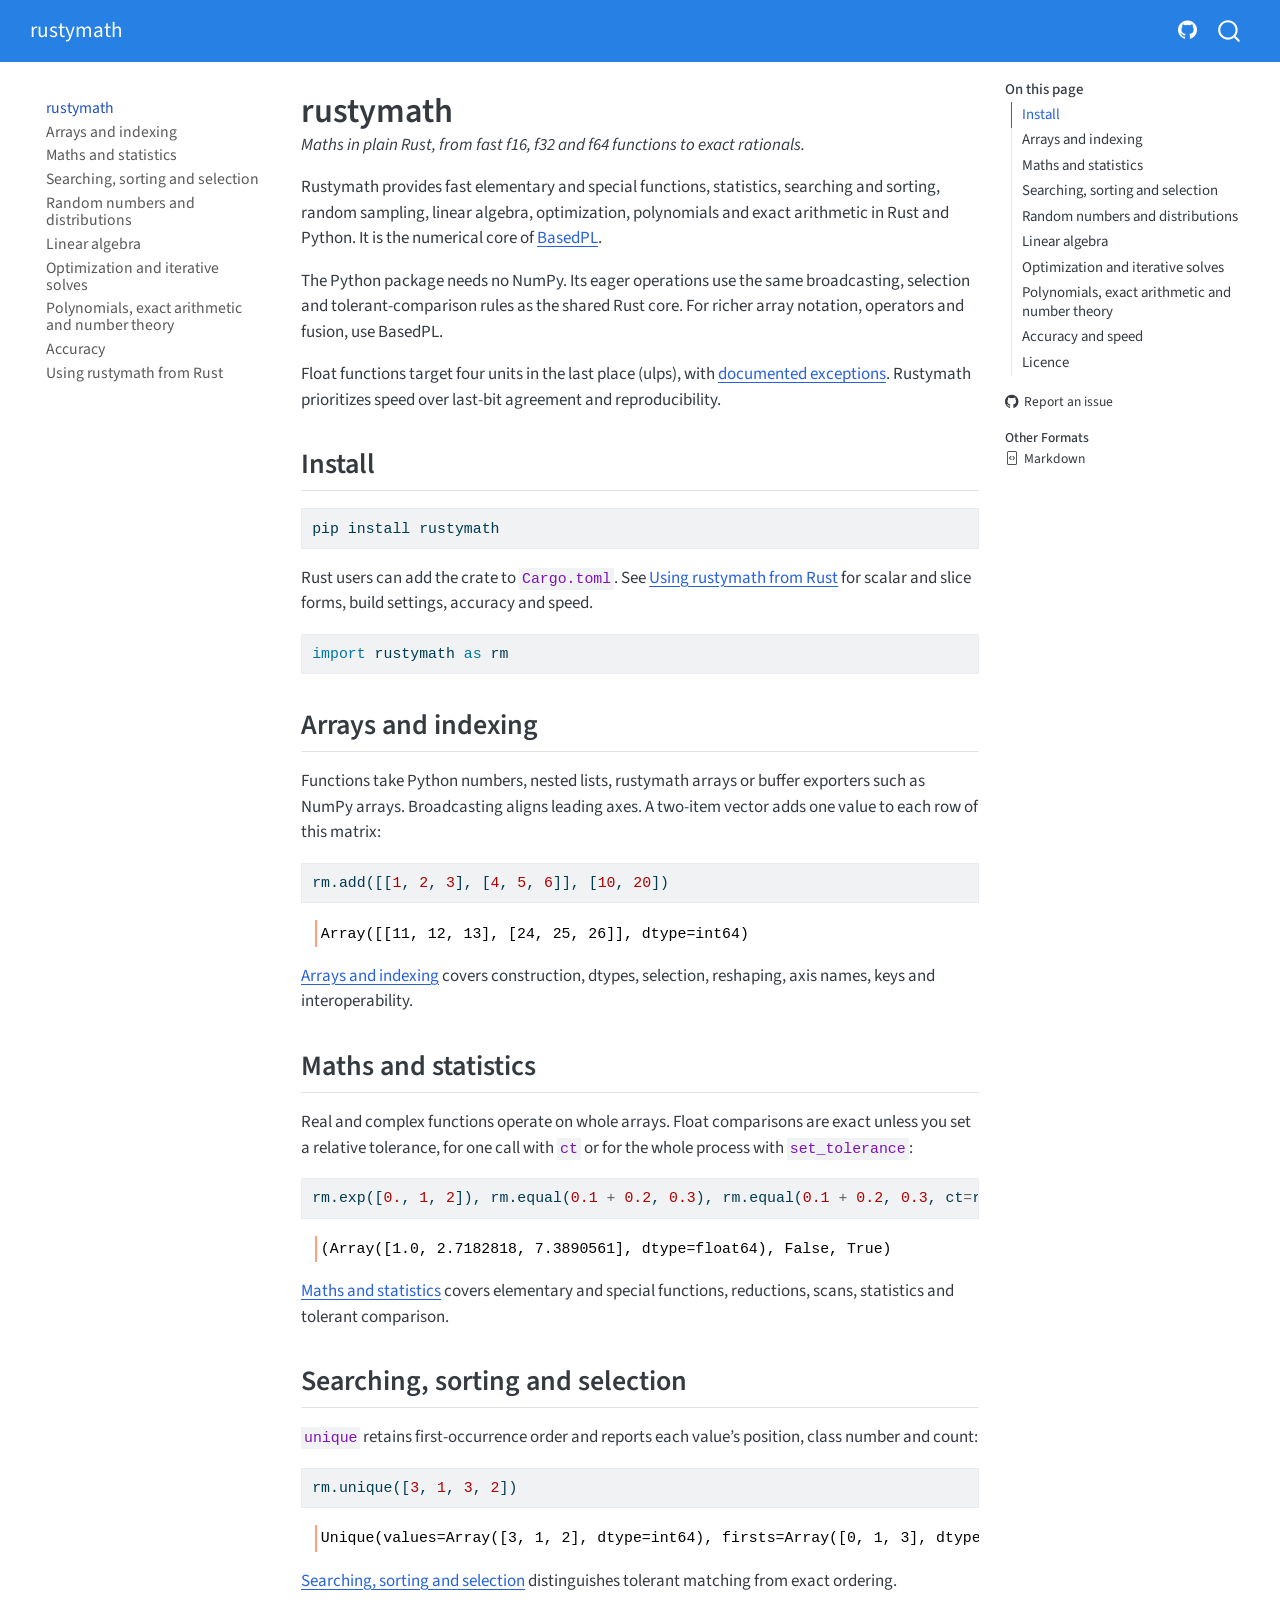
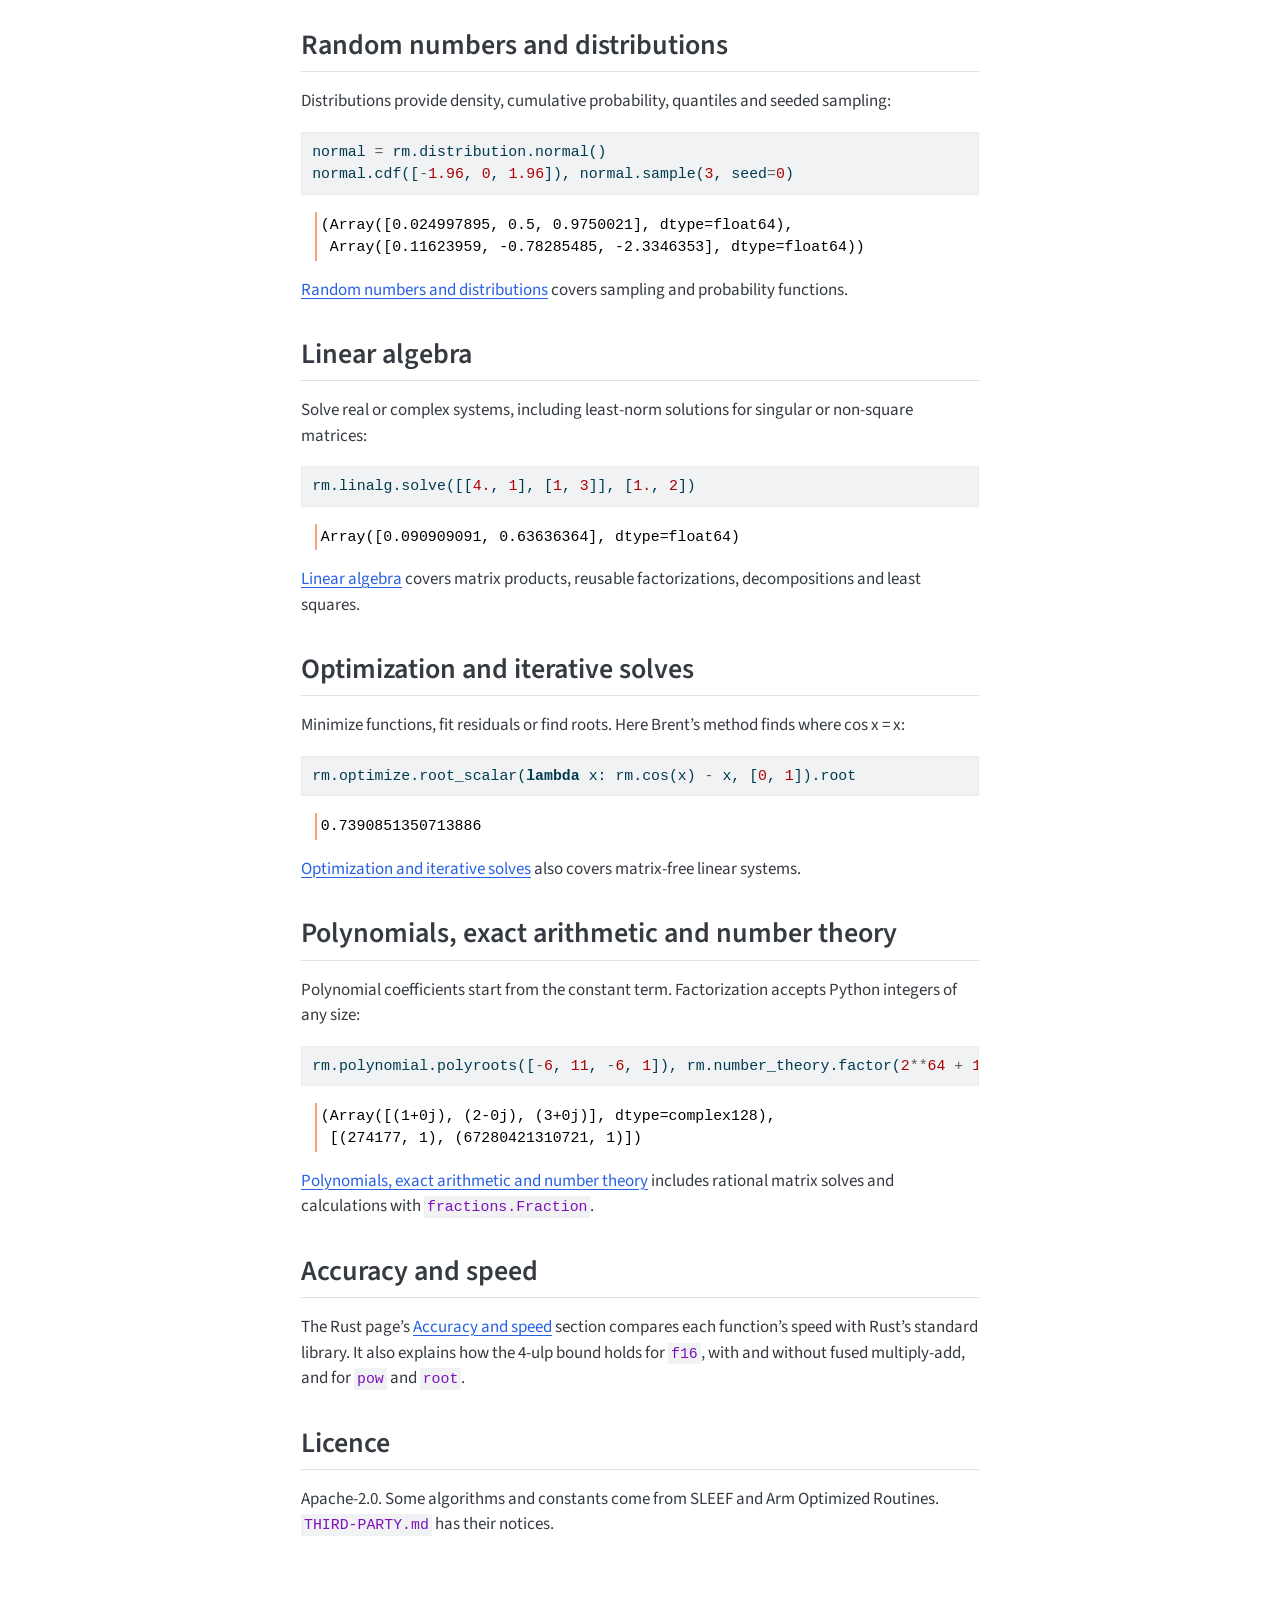
==== commit 2932581f: "deploy: 16cfb27d49640c8720498b0e22676438713e7cb5" ====
--- a/index.html
+++ b/index.html
@@ -215,6 +215,12 @@
 </li>
         <li class="sidebar-item">
   <div class="sidebar-item-container"> 
+  <a href="./accuracy.html" class="sidebar-item-text sidebar-link">
+ <span class="menu-text">Accuracy</span></a>
+  </div>
+</li>
+        <li class="sidebar-item">
+  <div class="sidebar-item-container"> 
   <a href="./rust.html" class="sidebar-item-text sidebar-link">
  <span class="menu-text">Using rustymath from Rust</span></a>
   </div>
@@ -272,7 +278,7 @@
 <!-- WARNING: THIS FILE WAS AUTOGENERATED! DO NOT EDIT! -->
 <p>Rustymath provides fast elementary and special functions, statistics, searching and sorting, random sampling, linear algebra, optimization, polynomials and exact arithmetic in Rust and Python. It is the numerical core of <a href="https://answerdotai.github.io/basedpl/">BasedPL</a>.</p>
 <p>The Python package needs no NumPy. Its eager operations use the same broadcasting, selection and tolerant-comparison rules as the shared Rust core. For richer array notation, operators and fusion, use BasedPL.</p>
-<p>Elementary float functions target four units in the last place (ulps). Rustymath prioritizes speed over last-bit agreement and reproducibility.</p>
+<p>Float functions target four units in the last place (ulps), with <a href="./accuracy.html">documented exceptions</a>. Rustymath prioritizes speed over last-bit agreement and reproducibility.</p>
 <section id="install" class="level2">
 <h2 class="anchored" data-anchor-id="install">Install</h2>
 <div class="code-copy-outer-scaffold"><div class="sourceCode" id="cb1"><pre class="sourceCode sh code-with-copy"><code class="sourceCode bash"><span id="cb1-1"><a href="#cb1-1" aria-hidden="true" tabindex="-1"></a><span class="ex">pip</span> install rustymath</span></code></pre></div><button title="Copy to Clipboard" class="code-copy-button"><i class="bi"></i></button></div>
@@ -287,18 +293,18 @@
 <div id="85f55c76" class="cell">
 <div class="code-copy-outer-scaffold"><div class="sourceCode cell-code" id="cb3"><pre class="sourceCode python code-with-copy"><code class="sourceCode python"><span id="cb3-1"><a href="#cb3-1" aria-hidden="true" tabindex="-1"></a>rm.add([[<span class="dv">1</span>, <span class="dv">2</span>, <span class="dv">3</span>], [<span class="dv">4</span>, <span class="dv">5</span>, <span class="dv">6</span>]], [<span class="dv">10</span>, <span class="dv">20</span>])</span></code></pre></div><button title="Copy to Clipboard" class="code-copy-button"><i class="bi"></i></button></div>
 <div class="cell-output cell-output-display">
-<pre><code>Array([[11, 12, 13], [24, 25, 26]], dtype=i64)</code></pre>
+<pre><code>Array([[11, 12, 13], [24, 25, 26]], dtype=int64)</code></pre>
 </div>
 </div>
 <p><a href="https://answerdotai.github.io/rustymath/arrays.html">Arrays and indexing</a> covers construction, dtypes, selection, reshaping, axis names, keys and interoperability.</p>
 </section>
 <section id="maths-and-statistics" class="level2">
 <h2 class="anchored" data-anchor-id="maths-and-statistics">Maths and statistics</h2>
-<p>Real and complex functions operate on whole arrays. Float comparisons use a relative tolerance by default:</p>
+<p>Real and complex functions operate on whole arrays. Float comparisons are exact unless you set a relative tolerance, for one call with <code>ct</code> or for the whole process with <code>set_tolerance</code>:</p>
 <div id="2b24b0e5" class="cell">
-<div class="code-copy-outer-scaffold"><div class="sourceCode cell-code" id="cb5"><pre class="sourceCode python code-with-copy"><code class="sourceCode python"><span id="cb5-1"><a href="#cb5-1" aria-hidden="true" tabindex="-1"></a>rm.exp([<span class="fl">0.</span>, <span class="dv">1</span>, <span class="dv">2</span>]), rm.equal(<span class="fl">0.1</span> <span class="op">+</span> <span class="fl">0.2</span>, <span class="fl">0.3</span>)</span></code></pre></div><button title="Copy to Clipboard" class="code-copy-button"><i class="bi"></i></button></div>
+<div class="code-copy-outer-scaffold"><div class="sourceCode cell-code" id="cb5"><pre class="sourceCode python code-with-copy"><code class="sourceCode python"><span id="cb5-1"><a href="#cb5-1" aria-hidden="true" tabindex="-1"></a>rm.exp([<span class="fl">0.</span>, <span class="dv">1</span>, <span class="dv">2</span>]), rm.equal(<span class="fl">0.1</span> <span class="op">+</span> <span class="fl">0.2</span>, <span class="fl">0.3</span>), rm.equal(<span class="fl">0.1</span> <span class="op">+</span> <span class="fl">0.2</span>, <span class="fl">0.3</span>, ct<span class="op">=</span>rm.CT)</span></code></pre></div><button title="Copy to Clipboard" class="code-copy-button"><i class="bi"></i></button></div>
 <div class="cell-output cell-output-display">
-<pre><code>(Array([1.0, 2.7182818, 7.3890561], dtype=f64), True)</code></pre>
+<pre><code>(Array([1.0, 2.7182818, 7.3890561], dtype=float64), False, True)</code></pre>
 </div>
 </div>
 <p><a href="https://answerdotai.github.io/rustymath/math.html">Maths and statistics</a> covers elementary and special functions, reductions, scans, statistics and tolerant comparison.</p>
@@ -309,7 +315,7 @@
 <div id="10d23025" class="cell">
 <div class="code-copy-outer-scaffold"><div class="sourceCode cell-code" id="cb7"><pre class="sourceCode python code-with-copy"><code class="sourceCode python"><span id="cb7-1"><a href="#cb7-1" aria-hidden="true" tabindex="-1"></a>rm.unique([<span class="dv">3</span>, <span class="dv">1</span>, <span class="dv">3</span>, <span class="dv">2</span>])</span></code></pre></div><button title="Copy to Clipboard" class="code-copy-button"><i class="bi"></i></button></div>
 <div class="cell-output cell-output-display">
-<pre><code>Unique(values=Array([3, 1, 2], dtype=i64), firsts=Array([0, 1, 3], dtype=i64), numbers=Array([0, 1, 0, 2], dtype=i64), counts=Array([2, 1, 1], dtype=i64))</code></pre>
+<pre><code>Unique(values=Array([3, 1, 2], dtype=int64), firsts=Array([0, 1, 3], dtype=int64), numbers=Array([0, 1, 0, 2], dtype=int64), counts=Array([2, 1, 1], dtype=int64))</code></pre>
 </div>
 </div>
 <p><a href="https://answerdotai.github.io/rustymath/search.html">Searching, sorting and selection</a> distinguishes tolerant matching from exact ordering.</p>
@@ -321,8 +327,8 @@
 <div class="code-copy-outer-scaffold"><div class="sourceCode cell-code" id="cb9"><pre class="sourceCode python code-with-copy"><code class="sourceCode python"><span id="cb9-1"><a href="#cb9-1" aria-hidden="true" tabindex="-1"></a>normal <span class="op">=</span> rm.distribution.normal()</span>
 <span id="cb9-2"><a href="#cb9-2" aria-hidden="true" tabindex="-1"></a>normal.cdf([<span class="op">-</span><span class="fl">1.96</span>, <span class="dv">0</span>, <span class="fl">1.96</span>]), normal.sample(<span class="dv">3</span>, seed<span class="op">=</span><span class="dv">0</span>)</span></code></pre></div><button title="Copy to Clipboard" class="code-copy-button"><i class="bi"></i></button></div>
 <div class="cell-output cell-output-display">
-<pre><code>(Array([0.024997895, 0.5, 0.9750021], dtype=f64),
- Array([0.11623959, -0.78285485, -2.3346353], dtype=f64))</code></pre>
+<pre><code>(Array([0.024997895, 0.5, 0.9750021], dtype=float64),
+ Array([0.11623959, -0.78285485, -2.3346353], dtype=float64))</code></pre>
 </div>
 </div>
 <p><a href="https://answerdotai.github.io/rustymath/random.html">Random numbers and distributions</a> covers sampling and probability functions.</p>
@@ -333,7 +339,7 @@
 <div id="69c35d02" class="cell">
 <div class="code-copy-outer-scaffold"><div class="sourceCode cell-code" id="cb11"><pre class="sourceCode python code-with-copy"><code class="sourceCode python"><span id="cb11-1"><a href="#cb11-1" aria-hidden="true" tabindex="-1"></a>rm.linalg.solve([[<span class="fl">4.</span>, <span class="dv">1</span>], [<span class="dv">1</span>, <span class="dv">3</span>]], [<span class="fl">1.</span>, <span class="dv">2</span>])</span></code></pre></div><button title="Copy to Clipboard" class="code-copy-button"><i class="bi"></i></button></div>
 <div class="cell-output cell-output-display">
-<pre><code>Array([0.090909091, 0.63636364], dtype=f64)</code></pre>
+<pre><code>Array([0.090909091, 0.63636364], dtype=float64)</code></pre>
 </div>
 </div>
 <p><a href="https://answerdotai.github.io/rustymath/linalg.html">Linear algebra</a> covers matrix products, reusable factorizations, decompositions and least squares.</p>
@@ -351,11 +357,11 @@
 </section>
 <section id="polynomials-exact-arithmetic-and-number-theory" class="level2">
 <h2 class="anchored" data-anchor-id="polynomials-exact-arithmetic-and-number-theory">Polynomials, exact arithmetic and number theory</h2>
-<p>Polynomial coefficients start from the constant term. Number-theory functions accept Python integers of any size:</p>
+<p>Polynomial coefficients start from the constant term. Factorization accepts Python integers of any size:</p>
 <div id="1249af23" class="cell">
 <div class="code-copy-outer-scaffold"><div class="sourceCode cell-code" id="cb15"><pre class="sourceCode python code-with-copy"><code class="sourceCode python"><span id="cb15-1"><a href="#cb15-1" aria-hidden="true" tabindex="-1"></a>rm.polynomial.polyroots([<span class="op">-</span><span class="dv">6</span>, <span class="dv">11</span>, <span class="op">-</span><span class="dv">6</span>, <span class="dv">1</span>]), rm.number_theory.factor(<span class="dv">2</span><span class="op">**</span><span class="dv">64</span> <span class="op">+</span> <span class="dv">1</span>)</span></code></pre></div><button title="Copy to Clipboard" class="code-copy-button"><i class="bi"></i></button></div>
 <div class="cell-output cell-output-display">
-<pre><code>(Array([(1+0j), (2-0j), (3+0j)], dtype=c128),
+<pre><code>(Array([(1+0j), (2-0j), (3+0j)], dtype=complex128),
  [(274177, 1), (67280421310721, 1)])</code></pre>
 </div>
 </div>
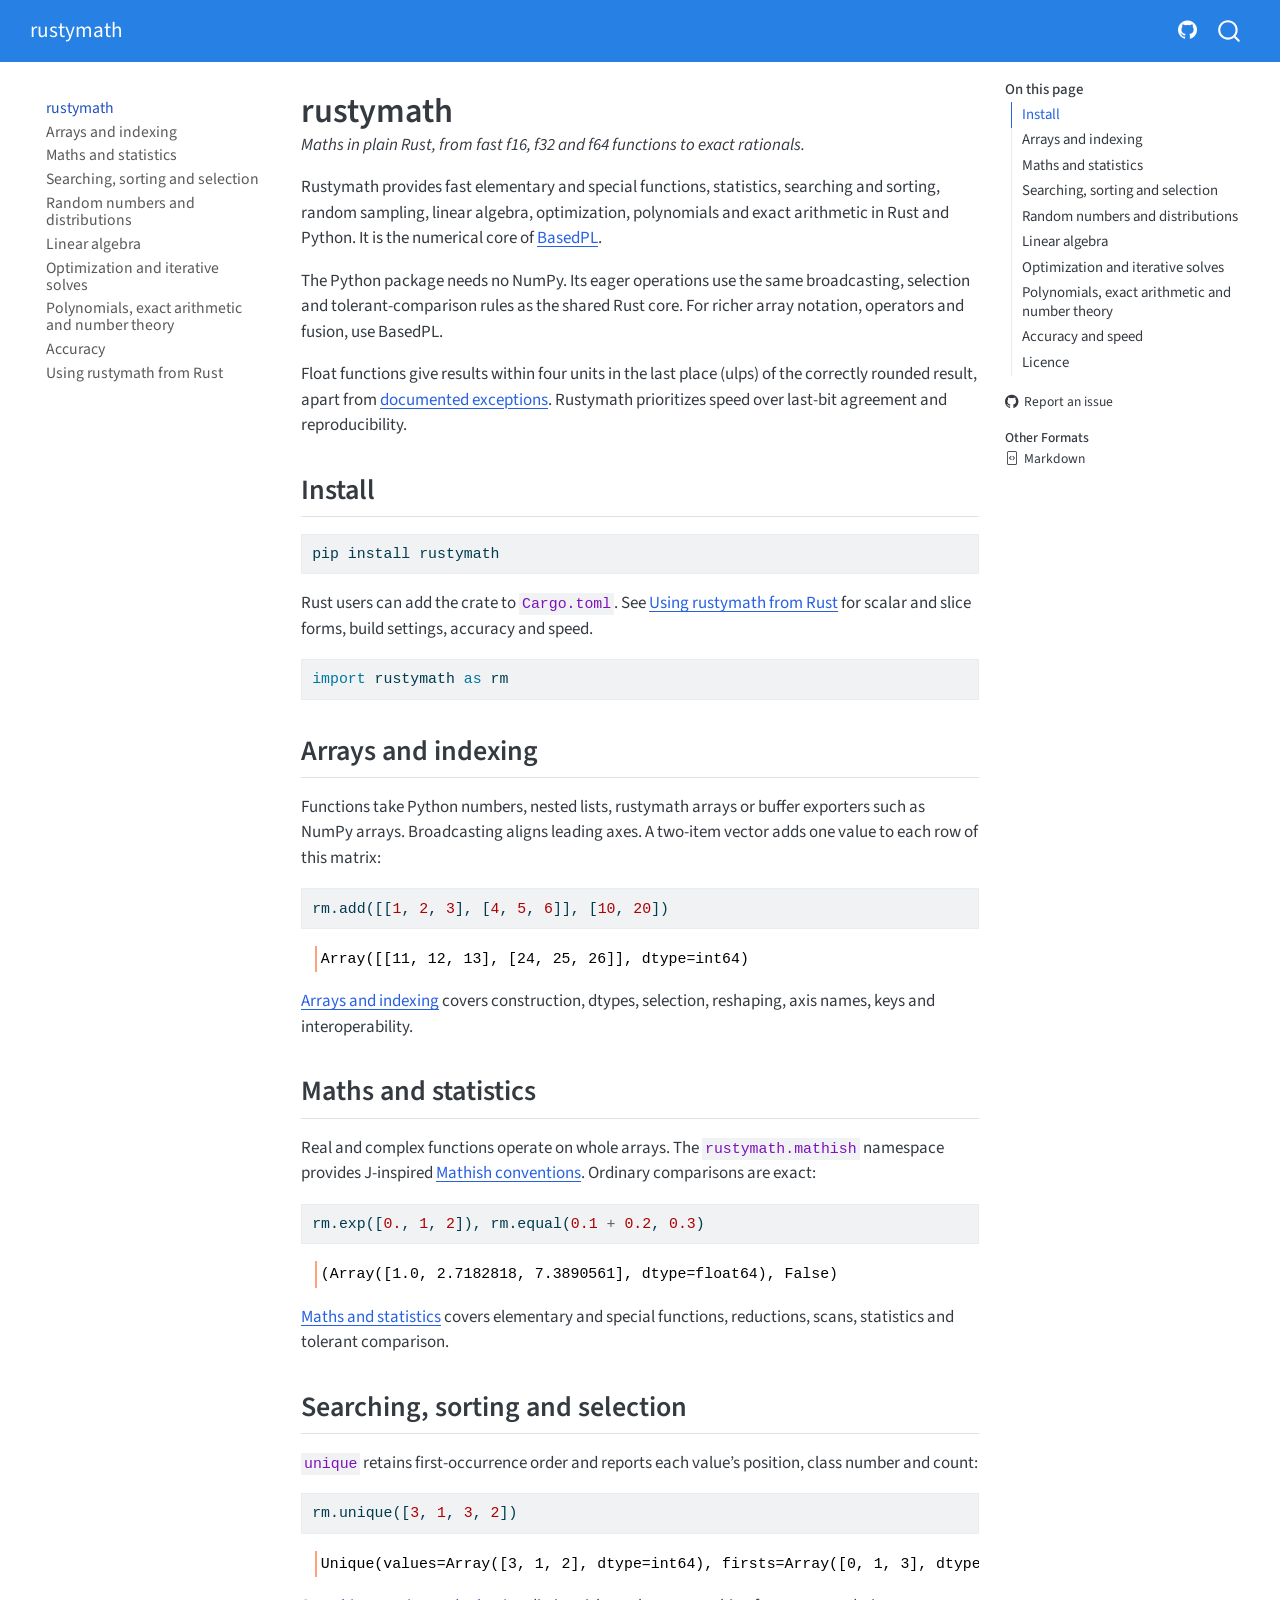
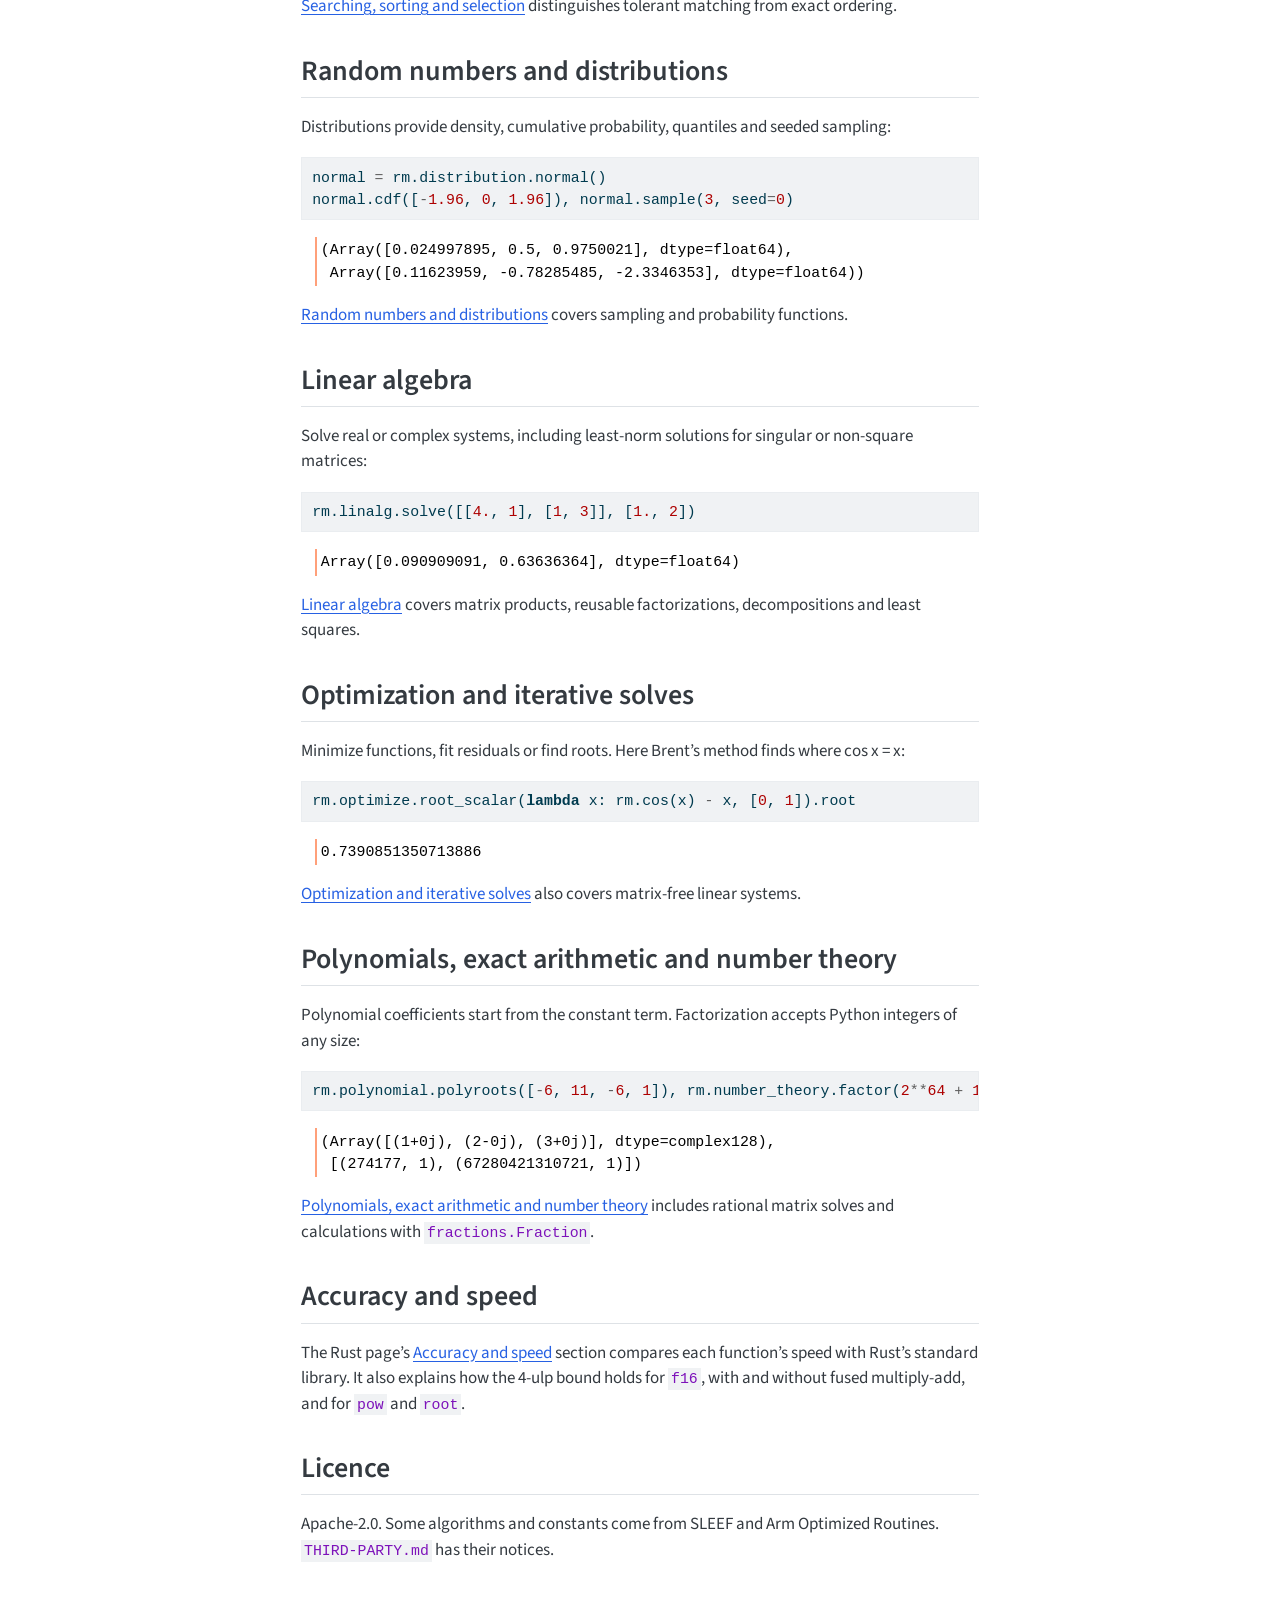
==== commit df4f9f1e: "deploy: a1b7044cd3416194bf5dc423f197280c6933c9b9" ====
--- a/index.html
+++ b/index.html
@@ -2,7 +2,7 @@
 <html xmlns="http://www.w3.org/1999/xhtml" lang="en" xml:lang="en"><head>
 
 <meta charset="utf-8">
-<meta name="generator" content="quarto-1.10.19">
+<meta name="generator" content="quarto-1.10.20">
 
 <meta name="viewport" content="width=device-width, initial-scale=1.0, user-scalable=yes">
 
@@ -78,10 +78,10 @@
 <script src="site_libs/quarto-html/tippy.umd.min.js"></script>
 <script src="site_libs/quarto-html/anchor.min.js"></script>
 <link href="site_libs/quarto-html/tippy.css" rel="stylesheet">
-<link href="site_libs/quarto-html/quarto-syntax-highlighting-bf27225e3a48a9273f3daa8f8e829971.css" rel="stylesheet" id="quarto-text-highlighting-styles">
+<link href="site_libs/quarto-html/quarto-syntax-highlighting-17888a1159294d3eb470f19f6f52f5a5.css" rel="stylesheet" id="quarto-text-highlighting-styles">
 <script src="site_libs/bootstrap/bootstrap.min.js"></script>
 <link href="site_libs/bootstrap/bootstrap-icons.css" rel="stylesheet">
-<link href="site_libs/bootstrap/bootstrap-f2788e636de456f6409e966386820849.min.css" rel="stylesheet" append-hash="true" id="quarto-bootstrap" data-mode="light">
+<link href="site_libs/bootstrap/bootstrap-66a38d7287321bc50e069add96f8c30e.min.css" rel="stylesheet" append-hash="true" id="quarto-bootstrap" data-mode="light">
 <script id="quarto-search-options" type="application/json">{
   "location": "navbar",
   "copy-button": false,
@@ -278,7 +278,7 @@
 <!-- WARNING: THIS FILE WAS AUTOGENERATED! DO NOT EDIT! -->
 <p>Rustymath provides fast elementary and special functions, statistics, searching and sorting, random sampling, linear algebra, optimization, polynomials and exact arithmetic in Rust and Python. It is the numerical core of <a href="https://answerdotai.github.io/basedpl/">BasedPL</a>.</p>
 <p>The Python package needs no NumPy. Its eager operations use the same broadcasting, selection and tolerant-comparison rules as the shared Rust core. For richer array notation, operators and fusion, use BasedPL.</p>
-<p>Float functions target four units in the last place (ulps), with <a href="./accuracy.html">documented exceptions</a>. Rustymath prioritizes speed over last-bit agreement and reproducibility.</p>
+<p>Float functions give results within four units in the last place (ulps) of the correctly rounded result, apart from <a href="./accuracy.html">documented exceptions</a>. Rustymath prioritizes speed over last-bit agreement and reproducibility.</p>
 <section id="install" class="level2">
 <h2 class="anchored" data-anchor-id="install">Install</h2>
 <div class="code-copy-outer-scaffold"><div class="sourceCode" id="cb1"><pre class="sourceCode sh code-with-copy"><code class="sourceCode bash"><span id="cb1-1"><a href="#cb1-1" aria-hidden="true" tabindex="-1"></a><span class="ex">pip</span> install rustymath</span></code></pre></div><button title="Copy to Clipboard" class="code-copy-button"><i class="bi"></i></button></div>
@@ -300,11 +300,11 @@
 </section>
 <section id="maths-and-statistics" class="level2">
 <h2 class="anchored" data-anchor-id="maths-and-statistics">Maths and statistics</h2>
-<p>Real and complex functions operate on whole arrays. Float comparisons are exact unless you set a relative tolerance, for one call with <code>ct</code> or for the whole process with <code>set_tolerance</code>:</p>
+<p>Real and complex functions operate on whole arrays. The <code>rustymath.mathish</code> namespace provides J-inspired <a href="./math.html#mathish-mode">Mathish conventions</a>. Ordinary comparisons are exact:</p>
 <div id="2b24b0e5" class="cell">
-<div class="code-copy-outer-scaffold"><div class="sourceCode cell-code" id="cb5"><pre class="sourceCode python code-with-copy"><code class="sourceCode python"><span id="cb5-1"><a href="#cb5-1" aria-hidden="true" tabindex="-1"></a>rm.exp([<span class="fl">0.</span>, <span class="dv">1</span>, <span class="dv">2</span>]), rm.equal(<span class="fl">0.1</span> <span class="op">+</span> <span class="fl">0.2</span>, <span class="fl">0.3</span>), rm.equal(<span class="fl">0.1</span> <span class="op">+</span> <span class="fl">0.2</span>, <span class="fl">0.3</span>, ct<span class="op">=</span>rm.CT)</span></code></pre></div><button title="Copy to Clipboard" class="code-copy-button"><i class="bi"></i></button></div>
+<div class="code-copy-outer-scaffold"><div class="sourceCode cell-code" id="cb5"><pre class="sourceCode python code-with-copy"><code class="sourceCode python"><span id="cb5-1"><a href="#cb5-1" aria-hidden="true" tabindex="-1"></a>rm.exp([<span class="fl">0.</span>, <span class="dv">1</span>, <span class="dv">2</span>]), rm.equal(<span class="fl">0.1</span> <span class="op">+</span> <span class="fl">0.2</span>, <span class="fl">0.3</span>)</span></code></pre></div><button title="Copy to Clipboard" class="code-copy-button"><i class="bi"></i></button></div>
 <div class="cell-output cell-output-display">
-<pre><code>(Array([1.0, 2.7182818, 7.3890561], dtype=float64), False, True)</code></pre>
+<pre><code>(Array([1.0, 2.7182818, 7.3890561], dtype=float64), False)</code></pre>
 </div>
 </div>
 <p><a href="https://answerdotai.github.io/rustymath/math.html">Maths and statistics</a> covers elementary and special functions, reductions, scans, statistics and tolerant comparison.</p>
--- a/site_libs/quarto-html/quarto-syntax-highlighting-17888a1159294d3eb470f19f6f52f5a5.css
+++ b/site_libs/quarto-html/quarto-syntax-highlighting-17888a1159294d3eb470f19f6f52f5a5.css
@@ -0,0 +1,236 @@
+/* quarto syntax highlight colors */
+:root {
+  --quarto-hl-ot-color: #003B4F;
+  --quarto-hl-at-color: #657422;
+  --quarto-hl-ss-color: #20794D;
+  --quarto-hl-an-color: #5E5E5E;
+  --quarto-hl-fu-color: #4758AB;
+  --quarto-hl-st-color: #20794D;
+  --quarto-hl-cf-color: #003B4F;
+  --quarto-hl-op-color: #5E5E5E;
+  --quarto-hl-er-color: #AD0000;
+  --quarto-hl-bn-color: #AD0000;
+  --quarto-hl-al-color: #AD0000;
+  --quarto-hl-va-color: #111111;
+  --quarto-hl-bu-color: inherit;
+  --quarto-hl-ex-color: inherit;
+  --quarto-hl-pp-color: #AD0000;
+  --quarto-hl-in-color: #5E5E5E;
+  --quarto-hl-vs-color: #20794D;
+  --quarto-hl-wa-color: #5E5E5E;
+  --quarto-hl-do-color: #5E5E5E;
+  --quarto-hl-im-color: #00769E;
+  --quarto-hl-ch-color: #20794D;
+  --quarto-hl-dt-color: #AD0000;
+  --quarto-hl-fl-color: #AD0000;
+  --quarto-hl-co-color: #5E5E5E;
+  --quarto-hl-cv-color: #5E5E5E;
+  --quarto-hl-cn-color: #8f5902;
+  --quarto-hl-sc-color: #5E5E5E;
+  --quarto-hl-dv-color: #AD0000;
+  --quarto-hl-kw-color: #003B4F;
+}
+
+/* other quarto variables */
+:root {
+  --quarto-font-monospace: SFMono-Regular, Menlo, Monaco, Consolas, "Liberation Mono", "Courier New", monospace;
+}
+
+/* syntax highlight based on Pandoc's rules */
+pre > code.sourceCode > span {
+  color: #003B4F;
+}
+
+code.sourceCode > span {
+  color: #003B4F;
+}
+
+div.sourceCode,
+div.sourceCode pre.sourceCode {
+  color: #003B4F;
+}
+
+/* Normal */
+code span {
+  color: #003B4F;
+}
+
+/* Alert */
+code span.al {
+  color: #AD0000;
+  font-style: inherit;
+}
+
+/* Annotation */
+code span.an {
+  color: #5E5E5E;
+  font-style: inherit;
+}
+
+/* Attribute */
+code span.at {
+  color: #657422;
+  font-style: inherit;
+}
+
+/* BaseN */
+code span.bn {
+  color: #AD0000;
+  font-style: inherit;
+}
+
+/* BuiltIn */
+code span.bu {
+  font-style: inherit;
+}
+
+/* ControlFlow */
+code span.cf {
+  color: #003B4F;
+  font-weight: bold;
+  font-style: inherit;
+}
+
+/* Char */
+code span.ch {
+  color: #20794D;
+  font-style: inherit;
+}
+
+/* Constant */
+code span.cn {
+  color: #8f5902;
+  font-style: inherit;
+}
+
+/* Comment */
+code span.co {
+  color: #5E5E5E;
+  font-style: inherit;
+}
+
+/* CommentVar */
+code span.cv {
+  color: #5E5E5E;
+  font-style: italic;
+}
+
+/* Documentation */
+code span.do {
+  color: #5E5E5E;
+  font-style: italic;
+}
+
+/* DataType */
+code span.dt {
+  color: #AD0000;
+  font-style: inherit;
+}
+
+/* DecVal */
+code span.dv {
+  color: #AD0000;
+  font-style: inherit;
+}
+
+/* Error */
+code span.er {
+  color: #AD0000;
+  font-style: inherit;
+}
+
+/* Extension */
+code span.ex {
+  font-style: inherit;
+}
+
+/* Float */
+code span.fl {
+  color: #AD0000;
+  font-style: inherit;
+}
+
+/* Function */
+code span.fu {
+  color: #4758AB;
+  font-style: inherit;
+}
+
+/* Import */
+code span.im {
+  color: #00769E;
+  font-style: inherit;
+}
+
+/* Information */
+code span.in {
+  color: #5E5E5E;
+  font-style: inherit;
+}
+
+/* Keyword */
+code span.kw {
+  color: #003B4F;
+  font-weight: bold;
+  font-style: inherit;
+}
+
+/* Operator */
+code span.op {
+  color: #5E5E5E;
+  font-style: inherit;
+}
+
+/* Other */
+code span.ot {
+  color: #003B4F;
+  font-style: inherit;
+}
+
+/* Preprocessor */
+code span.pp {
+  color: #AD0000;
+  font-style: inherit;
+}
+
+/* SpecialChar */
+code span.sc {
+  color: #5E5E5E;
+  font-style: inherit;
+}
+
+/* SpecialString */
+code span.ss {
+  color: #20794D;
+  font-style: inherit;
+}
+
+/* String */
+code span.st {
+  color: #20794D;
+  font-style: inherit;
+}
+
+/* Variable */
+code span.va {
+  color: #111111;
+  font-style: inherit;
+}
+
+/* VerbatimString */
+code span.vs {
+  color: #20794D;
+  font-style: inherit;
+}
+
+/* Warning */
+code span.wa {
+  color: #5E5E5E;
+  font-style: italic;
+}
+
+.prevent-inlining {
+  content: "</";
+}
+
+/*# sourceMappingURL=fadfc755eec066e9e3d699cf819c3e33.css.map */
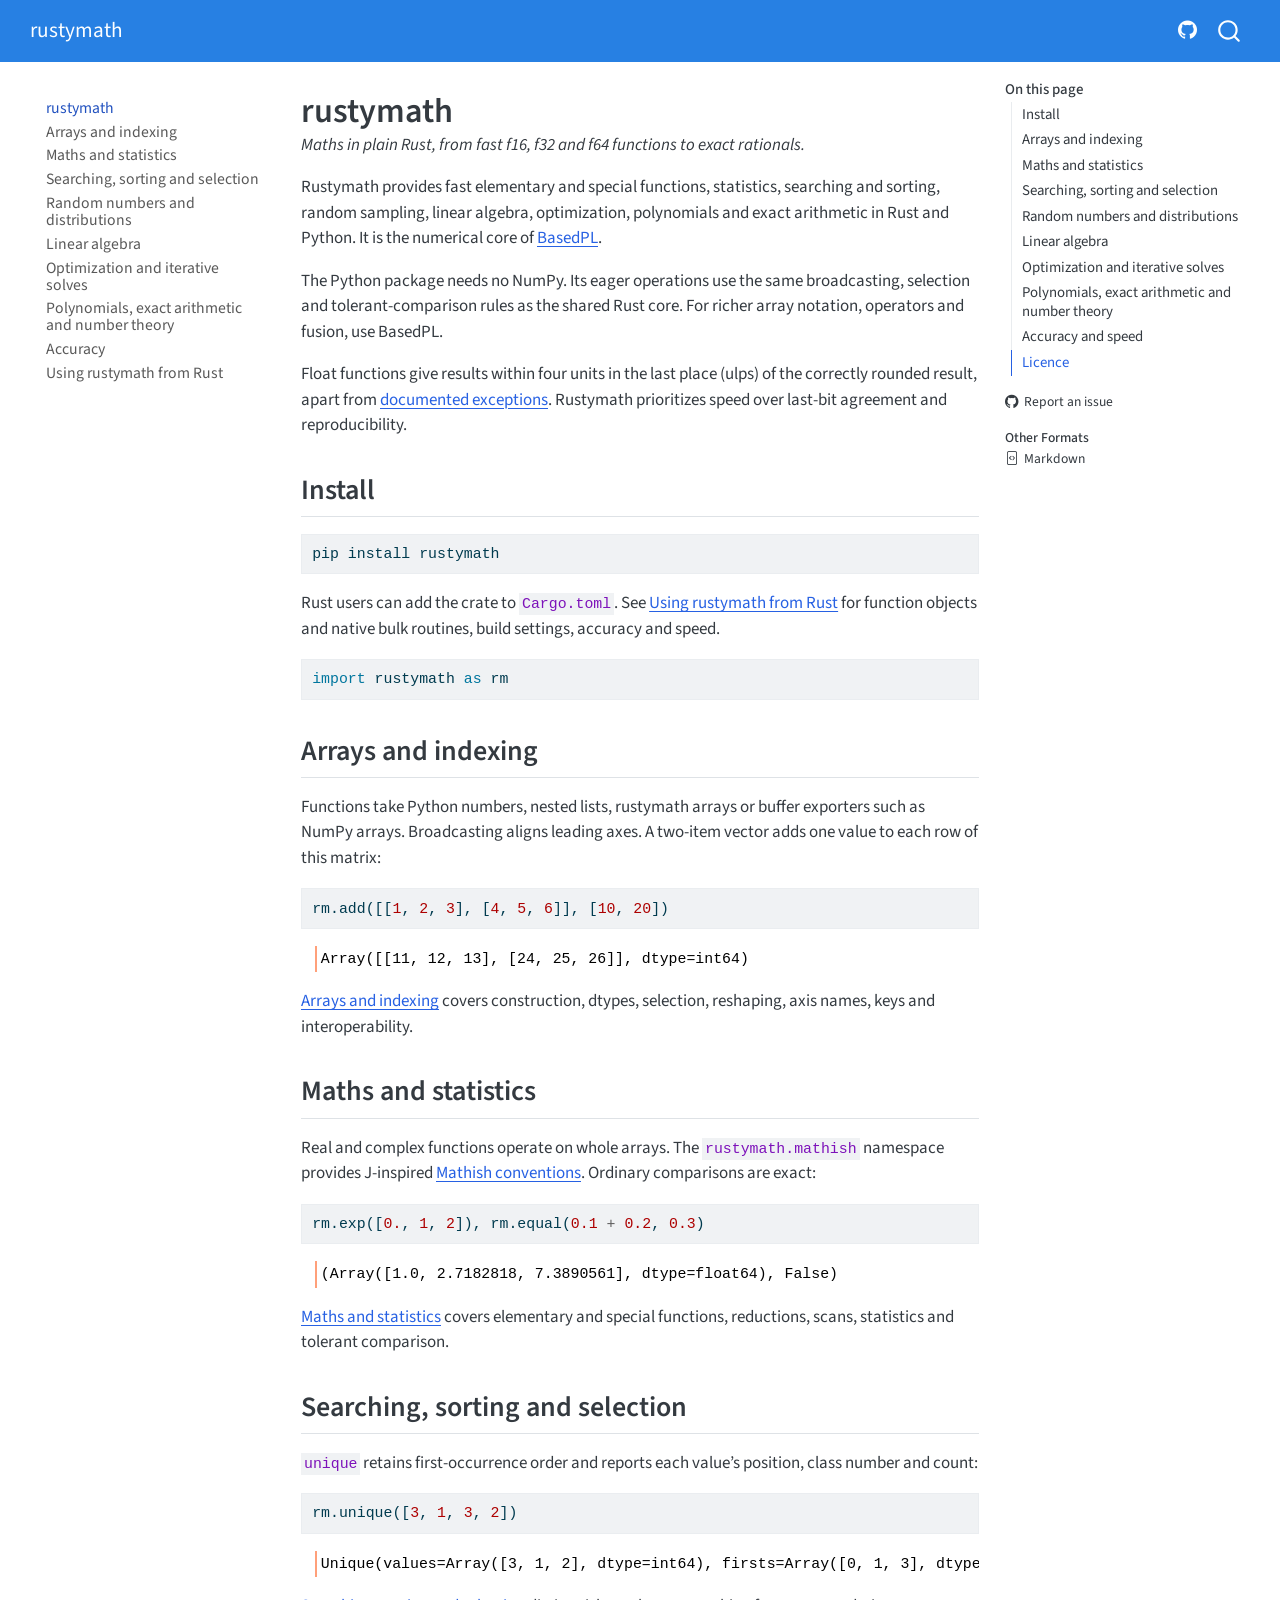
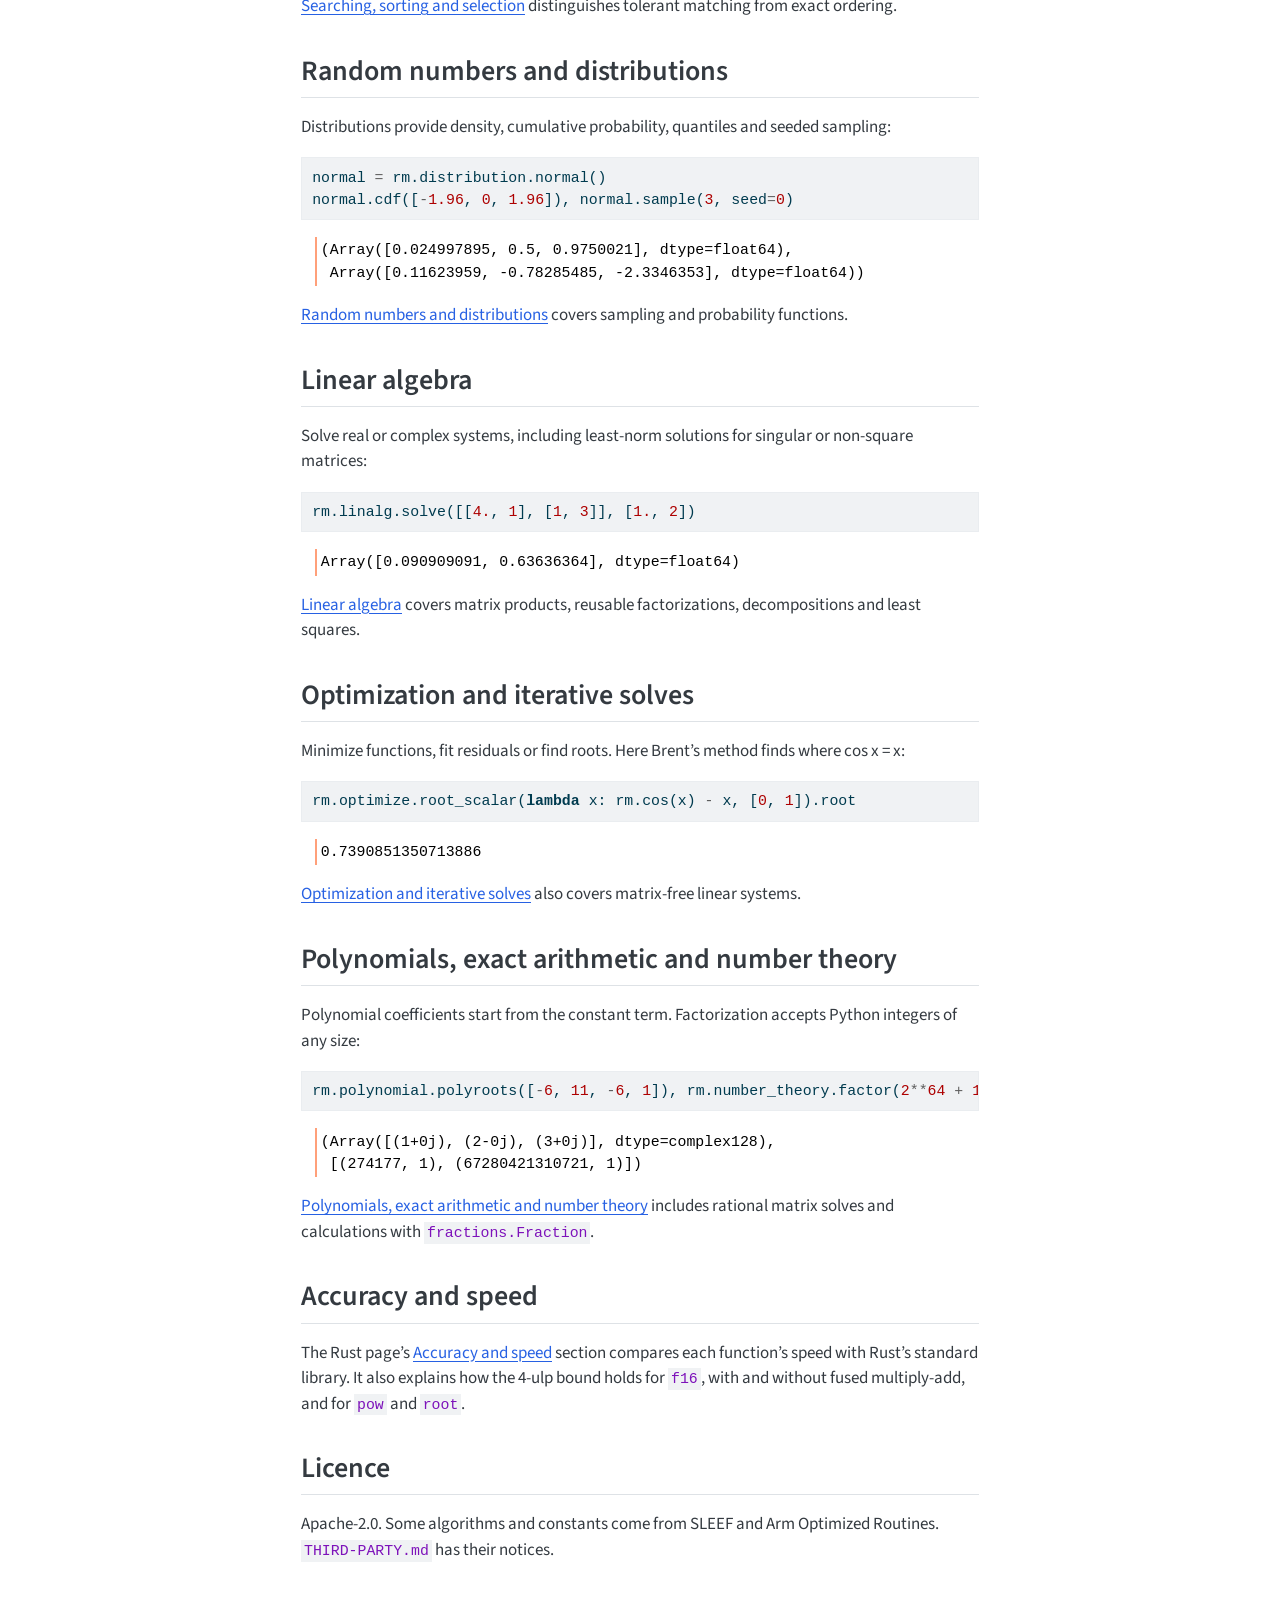
==== commit 00d82d47: "deploy: e7f0e5d757a62285be256a4c0eb379b24de19031" ====
--- a/index.html
+++ b/index.html
@@ -2,7 +2,7 @@
 <html xmlns="http://www.w3.org/1999/xhtml" lang="en" xml:lang="en"><head>
 
 <meta charset="utf-8">
-<meta name="generator" content="quarto-1.10.20">
+<meta name="generator" content="quarto-1.11.9">
 
 <meta name="viewport" content="width=device-width, initial-scale=1.0, user-scalable=yes">
 
@@ -74,14 +74,15 @@
 <meta name="quarto:offset" content="./">
 <script src="site_libs/quarto-html/quarto.js" type="module"></script>
 <script src="site_libs/quarto-html/tabsets/tabsets.js" type="module"></script>
+<script src="site_libs/quarto-html/scrollable-regions/scrollable-regions.js" type="module"></script>
 <script src="site_libs/quarto-html/popper.min.js"></script>
 <script src="site_libs/quarto-html/tippy.umd.min.js"></script>
 <script src="site_libs/quarto-html/anchor.min.js"></script>
 <link href="site_libs/quarto-html/tippy.css" rel="stylesheet">
-<link href="site_libs/quarto-html/quarto-syntax-highlighting-17888a1159294d3eb470f19f6f52f5a5.css" rel="stylesheet" id="quarto-text-highlighting-styles">
+<link href="site_libs/quarto-html/quarto-syntax-highlighting-63b5708e65d6cd79cd7618c58d0c21e7.css" rel="stylesheet" id="quarto-text-highlighting-styles">
 <script src="site_libs/bootstrap/bootstrap.min.js"></script>
 <link href="site_libs/bootstrap/bootstrap-icons.css" rel="stylesheet">
-<link href="site_libs/bootstrap/bootstrap-66a38d7287321bc50e069add96f8c30e.min.css" rel="stylesheet" append-hash="true" id="quarto-bootstrap" data-mode="light">
+<link href="site_libs/bootstrap/bootstrap-69961562f744cce4bc22a2c84bdc0b21.min.css" rel="stylesheet" append-hash="true" id="quarto-bootstrap" data-mode="light">
 <script id="quarto-search-options" type="application/json">{
   "location": "navbar",
   "copy-button": false,
@@ -120,19 +121,18 @@
 <meta name="twitter:card" content="summary">
 </head>
 
-<body class="nav-sidebar floating nav-fixed quarto-light">
+<body class="nav-sidebar floating nav-fixed quarto-light"><a id="quarto-skip-link" class="visually-hidden-focusable" href="#quarto-document-content">Skip to main content</a>
 
 <div id="quarto-search-results"></div>
   <header id="quarto-header" class="headroom fixed-top">
-    <nav class="navbar navbar-expand-lg " data-bs-theme="dark">
+    <nav class="navbar navbar-expand-lg " data-bs-theme="dark" aria-label="Site">
       <div class="navbar-container container-fluid">
       <div class="navbar-brand-container mx-auto">
     <a class="navbar-brand" href="./index.html">
     <span class="navbar-title">rustymath</span>
     </a>
   </div>
-            <div id="quarto-search" class="" title="Search"></div>
-          <button class="navbar-toggler" type="button" data-bs-toggle="collapse" data-bs-target="#navbarCollapse" aria-controls="navbarCollapse" role="menu" aria-expanded="false" aria-label="Toggle navigation" onclick="if (window.quartoToggleHeadroom) { window.quartoToggleHeadroom(); }">
+          <button class="navbar-toggler" type="button" data-bs-toggle="collapse" data-bs-target="#navbarCollapse" aria-controls="navbarCollapse" aria-expanded="false" aria-label="Toggle navigation" onclick="if (window.quartoToggleHeadroom) { window.quartoToggleHeadroom(); }">
   <span class="navbar-toggler-icon"></span>
 </button>
           <div class="collapse navbar-collapse" id="navbarCollapse">
@@ -146,15 +146,16 @@
           </div> <!-- /navcollapse -->
             <div class="quarto-navbar-tools">
 </div>
+            <div id="quarto-search" class="" title="Search"></div>
       </div> <!-- /container-fluid -->
     </nav>
-  <nav class="quarto-secondary-nav">
+  <nav class="quarto-secondary-nav" aria-label="Toolbar">
     <div class="container-fluid d-flex">
       <button type="button" class="quarto-btn-toggle btn" data-bs-toggle="collapse" role="button" data-bs-target=".quarto-sidebar-collapse-item" aria-controls="quarto-sidebar" aria-expanded="false" aria-label="Toggle sidebar navigation" onclick="if (window.quartoToggleHeadroom) { window.quartoToggleHeadroom(); }">
         <i class="bi bi-layout-text-sidebar-reverse"></i>
       </button>
-        <nav class="quarto-page-breadcrumbs" aria-label="breadcrumb"><ol class="breadcrumb"><li class="breadcrumb-item"><a href="./index.html">rustymath</a></li></ol></nav>
-        <a class="flex-grow-1" role="navigation" data-bs-toggle="collapse" data-bs-target=".quarto-sidebar-collapse-item" aria-controls="quarto-sidebar" aria-expanded="false" aria-label="Toggle sidebar navigation" onclick="if (window.quartoToggleHeadroom) { window.quartoToggleHeadroom(); }">      
+        <nav class="quarto-page-breadcrumbs" aria-label="Breadcrumbs"><ol class="breadcrumb"><li class="breadcrumb-item"><a href="./index.html">rustymath</a></li></ol></nav>
+        <a class="flex-grow-1" data-bs-toggle="collapse" data-bs-target=".quarto-sidebar-collapse-item" onclick="if (window.quartoToggleHeadroom) { window.quartoToggleHeadroom(); }">      
         </a>
     </div>
   </nav>
@@ -162,7 +163,7 @@
 <!-- content -->
 <div id="quarto-content" class="quarto-container page-columns page-rows-contents page-layout-article page-navbar">
 <!-- sidebar -->
-  <nav id="quarto-sidebar" class="sidebar collapse collapse-horizontal quarto-sidebar-collapse-item sidebar-navigation floating overflow-auto">
+  <nav id="quarto-sidebar" class="sidebar collapse collapse-horizontal quarto-sidebar-collapse-item sidebar-navigation floating overflow-auto" aria-label="Section">
     <div class="sidebar-menu-container"> 
     <ul class="list-unstyled mt-1">
         <li class="sidebar-item">
@@ -231,7 +232,7 @@
 <div id="quarto-sidebar-glass" class="quarto-sidebar-collapse-item" data-bs-toggle="collapse" data-bs-target=".quarto-sidebar-collapse-item"></div>
 <!-- margin-sidebar -->
     <div id="quarto-margin-sidebar" class="sidebar margin-sidebar">
-        <nav id="TOC" role="doc-toc" class="toc-active">
+        <nav id="TOC" role="doc-toc" aria-labelledby="toc-title" class="toc-active">
     <h2 id="toc-title">On this page</h2>
    
   <ul>
@@ -249,7 +250,7 @@
 <div class="toc-actions"><ul><li><a href="https://github.com/AnswerDotAI/rustymath/issues/new" class="toc-action"><i class="bi bi-github"></i>Report an issue</a></li></ul></div><div class="quarto-alternate-formats"><h2>Other Formats</h2><ul><li><a href="index.html.md"><i class="bi bi-file-code"></i>Markdown</a></li></ul></div></nav>
     </div>
 <!-- main -->
-<main class="content" id="quarto-document-content">
+<main class="content" id="quarto-document-content" tabindex="-1">
 
 <header id="title-block-header" class="quarto-title-block default">
 <div class="quarto-title">
@@ -282,7 +283,7 @@
 <section id="install" class="level2">
 <h2 class="anchored" data-anchor-id="install">Install</h2>
 <div class="code-copy-outer-scaffold"><div class="sourceCode" id="cb1"><pre class="sourceCode sh code-with-copy"><code class="sourceCode bash"><span id="cb1-1"><a href="#cb1-1" aria-hidden="true" tabindex="-1"></a><span class="ex">pip</span> install rustymath</span></code></pre></div><button title="Copy to Clipboard" class="code-copy-button"><i class="bi"></i></button></div>
-<p>Rust users can add the crate to <code>Cargo.toml</code>. See <a href="https://answerdotai.github.io/rustymath/rust.html">Using rustymath from Rust</a> for scalar and slice forms, build settings, accuracy and speed.</p>
+<p>Rust users can add the crate to <code>Cargo.toml</code>. See <a href="https://answerdotai.github.io/rustymath/rust.html">Using rustymath from Rust</a> for function objects and native bulk routines, build settings, accuracy and speed.</p>
 <div id="b8a4c11a" class="cell">
 <div class="code-copy-outer-scaffold"><div class="sourceCode cell-code" id="cb2"><pre class="sourceCode python code-with-copy"><code class="sourceCode python"><span id="cb2-1"><a href="#cb2-1" aria-hidden="true" tabindex="-1"></a><span class="im">import</span> rustymath <span class="im">as</span> rm</span></code></pre></div><button title="Copy to Clipboard" class="code-copy-button"><i class="bi"></i></button></div>
 </div>
@@ -457,7 +458,8 @@
           return filterRegex.test(href) || localhostRegex.test(href) || mailtoRegex.test(href);
       }
       // Inspect non-navigation links and adorn them if external
-     var links = window.document.querySelectorAll('a[href]:not(.nav-link):not(.navbar-brand):not(.toc-action):not(.sidebar-link):not(.sidebar-item-toggle):not(.pagination-link):not(.no-external):not([aria-hidden]):not(.dropdown-item):not(.quarto-navigation-tool):not(.about-link)');
+      window.quartoDecorateExternalLinks = function (root) {
+     var links = (root || window.document).querySelectorAll('a[href]:not(.nav-link):not(.navbar-brand):not(.toc-action):not(.sidebar-link):not(.sidebar-item-toggle):not(.pagination-link):not(.no-external):not([aria-hidden]):not(.dropdown-item):not(.quarto-navigation-tool):not(.about-link)');
       for (var i=0; i<links.length; i++) {
         const link = links[i];
         if (!isInternal(link.href)) {
@@ -466,8 +468,69 @@
           if (link.dataset.originalHref !== undefined) {
             link.href = link.dataset.originalHref;
           }
-        }
-      }
+          if (!link.classList.contains('no-external-icon')) {
+          }
+        }
+      }
+      };
+      window.quartoDecorateExternalLinks(window.document);
+    // Esc closes the popup (WCAG 1.4.13) and focus leaving both trigger and
+    // popup closes it (WCAG 2.4.11); tippy handles neither for interactive popups.
+    const hideOnEscAndFocusOut = {
+      name: 'hideOnEscAndFocusOut',
+      defaultValue: true,
+      fn(instance) {
+        const dismiss = () => {
+          // A show scheduled by the trigger delay would otherwise reopen it
+          instance.clearDelayTimeouts();
+          instance.hide();
+        };
+        const onKeyDown = (event) => {
+          if (event.key !== 'Escape') {
+            return;
+          }
+          // Keep Esc from also reaching page handlers (e.g. reveal.js overview),
+          // except an open reveal.js slide menu, which Esc should close too.
+          // The menu handles keys only when its keyboard option is on.
+          const menuHandlesEsc = window.Reveal?.getPlugin?.('menu')?.isOpen() &&
+            window.Reveal.getConfig().menu?.keyboard !== false;
+          if (!menuHandlesEsc) {
+            event.stopPropagation();
+          }
+          if (instance.popper.contains(window.document.activeElement)) {
+            // Disabled while refocusing so the focus trigger does not reopen it
+            instance.disable();
+            instance.reference.focus();
+            instance.enable();
+          }
+          dismiss();
+        };
+        const onFocusOut = (event) => {
+          const target = event.relatedTarget;
+          if (target && !instance.reference.contains(target) &&
+              !instance.popper.contains(target)) {
+            dismiss();
+          }
+        };
+        // On the trigger too: a click trigger (code-annotations: select) has no
+        // blur handling. Attached for the instance's lifetime so leaving the
+        // trigger also cancels a show still pending on the trigger delay.
+        instance.reference.addEventListener('focusout', onFocusOut);
+        return {
+          onShow() {
+            window.document.addEventListener('keydown', onKeyDown, true);
+            instance.popper.addEventListener('focusout', onFocusOut);
+          },
+          onHide() {
+            window.document.removeEventListener('keydown', onKeyDown, true);
+            instance.popper.removeEventListener('focusout', onFocusOut);
+          },
+          onDestroy() {
+            instance.reference.removeEventListener('focusout', onFocusOut);
+          },
+        };
+      },
+    };
     function tippyHover(el, contentFn, onTriggerFn, onUntriggerFn) {
       const config = {
         allowHTML: true,
@@ -481,6 +544,7 @@
         interactiveBorder: 10,
         theme: 'quarto',
         placement: 'bottom-start',
+        plugins: [hideOnEscAndFocusOut],
       };
       if (contentFn) {
         config.content = contentFn;
@@ -643,44 +707,54 @@
           const lineIds = lines.map((line) => {
             return targetCell + "-" + line;
           })
-          let top = null;
-          let height = null;
-          let parent = null;
+          // Each band is positioned against its own containing block, which is
+          // not the offsetParent of the lines, so place it from client rects.
+          const placeBand = (band, firstEl, lastEl, codeBlock) => {
+            const container = band.offsetParent;
+            if (container === null) {
+              return;
+            }
+            const containerRect = container.getBoundingClientRect();
+            // Reveal.js scales slides with a transform, so convert client
+            // pixels back to the CSS pixels of the container.
+            const scale = containerRect.height / container.offsetHeight || 1;
+            const firstRect = firstEl.getBoundingClientRect();
+            const lastRect = lastEl.getBoundingClientRect();
+            const top = (firstRect.top - containerRect.top) / scale - container.clientTop + container.scrollTop;
+            const height = (lastRect.bottom - firstRect.top) / scale;
+            band.style.top = top - 2 + "px";
+            band.style.height = height + 4 + "px";
+            if (codeBlock) {
+              // Without the copy button wrapper, the containing block is wider
+              // than the code block, so span the code block explicitly.
+              const blockRect = codeBlock.getBoundingClientRect();
+              band.style.left = (blockRect.left - containerRect.left) / scale - container.clientLeft + container.scrollLeft + "px";
+              band.style.width = blockRect.width / scale + "px";
+            }
+          };
           if (lineIds.length > 0) {
-              //compute the position of the single el (top and bottom and make a div)
-              const el = window.document.getElementById(lineIds[0]);
-              top = el.offsetTop;
-              height = el.offsetHeight;
-              parent = el.parentElement.parentElement;
-            if (lineIds.length > 1) {
-              const lastEl = window.document.getElementById(lineIds[lineIds.length - 1]);
-              const bottom = lastEl.offsetTop + lastEl.offsetHeight;
-              height = bottom - top;
+            const el = window.document.getElementById(lineIds[0]);
+            const lastEl = window.document.getElementById(lineIds[lineIds.length - 1]);
+            const parent = el.parentElement.parentElement;
+            // cook up a div (if necessary) and position it
+            let div = window.document.getElementById("code-annotation-line-highlight");
+            if (div === null) {
+              div = window.document.createElement("div");
+              div.setAttribute("id", "code-annotation-line-highlight");
+              div.style.position = 'absolute';
+              parent.appendChild(div);
             }
-            if (top !== null && height !== null && parent !== null) {
-              // cook up a div (if necessary) and position it 
-              let div = window.document.getElementById("code-annotation-line-highlight");
-              if (div === null) {
-                div = window.document.createElement("div");
-                div.setAttribute("id", "code-annotation-line-highlight");
-                div.style.position = 'absolute';
-                parent.appendChild(div);
-              }
-              div.style.top = top - 2 + "px";
-              div.style.height = height + 4 + "px";
-              div.style.left = 0;
-              let gutterDiv = window.document.getElementById("code-annotation-line-highlight-gutter");
-              if (gutterDiv === null) {
-                gutterDiv = window.document.createElement("div");
-                gutterDiv.setAttribute("id", "code-annotation-line-highlight-gutter");
-                gutterDiv.style.position = 'absolute';
-                const codeCell = window.document.getElementById(targetCell);
-                const gutter = codeCell.querySelector('.code-annotation-gutter');
-                gutter.appendChild(gutterDiv);
-              }
-              gutterDiv.style.top = top - 2 + "px";
-              gutterDiv.style.height = height + 4 + "px";
+            placeBand(div, el, lastEl, parent.closest("div.sourceCode") || parent);
+            let gutterDiv = window.document.getElementById("code-annotation-line-highlight-gutter");
+            if (gutterDiv === null) {
+              gutterDiv = window.document.createElement("div");
+              gutterDiv.setAttribute("id", "code-annotation-line-highlight-gutter");
+              gutterDiv.style.position = 'absolute';
+              const codeCell = window.document.getElementById(targetCell);
+              const gutter = codeCell.querySelector('.code-annotation-gutter');
+              gutter.appendChild(gutterDiv);
             }
+            placeBand(gutterDiv, el, lastEl);
             selectedAnnoteEl = annoteEl;
           }
         };
@@ -779,6 +853,9 @@
     }
   });
   </script>
+  <script type="application/javascript">
+  window.quartoScrollableRegionsLabels = {"code":"Scrollable code","output":"Scrollable output"};
+  </script>
 </div> <!-- /content -->
 
 
--- a/site_libs/quarto-html/quarto-syntax-highlighting-63b5708e65d6cd79cd7618c58d0c21e7.css
+++ b/site_libs/quarto-html/quarto-syntax-highlighting-63b5708e65d6cd79cd7618c58d0c21e7.css
@@ -0,0 +1,236 @@
+/* quarto syntax highlight colors */
+:root {
+  --quarto-hl-ot-color: #003B4F;
+  --quarto-hl-at-color: #657422;
+  --quarto-hl-ss-color: #20794D;
+  --quarto-hl-an-color: #5E5E5E;
+  --quarto-hl-fu-color: #4758AB;
+  --quarto-hl-st-color: #20794D;
+  --quarto-hl-cf-color: #003B4F;
+  --quarto-hl-op-color: #5E5E5E;
+  --quarto-hl-er-color: #AD0000;
+  --quarto-hl-bn-color: #AD0000;
+  --quarto-hl-al-color: #AD0000;
+  --quarto-hl-va-color: #111111;
+  --quarto-hl-bu-color: inherit;
+  --quarto-hl-ex-color: inherit;
+  --quarto-hl-pp-color: #AD0000;
+  --quarto-hl-in-color: #5E5E5E;
+  --quarto-hl-vs-color: #20794D;
+  --quarto-hl-wa-color: #5E5E5E;
+  --quarto-hl-do-color: #5E5E5E;
+  --quarto-hl-im-color: #00769E;
+  --quarto-hl-ch-color: #20794D;
+  --quarto-hl-dt-color: #AD0000;
+  --quarto-hl-fl-color: #AD0000;
+  --quarto-hl-co-color: #5E5E5E;
+  --quarto-hl-cv-color: #5E5E5E;
+  --quarto-hl-cn-color: #8f5902;
+  --quarto-hl-sc-color: #5E5E5E;
+  --quarto-hl-dv-color: #AD0000;
+  --quarto-hl-kw-color: #003B4F;
+}
+
+/* other quarto variables */
+:root {
+  --quarto-font-monospace: SFMono-Regular, Menlo, Monaco, Consolas, "Liberation Mono", "Courier New", monospace;
+}
+
+/* syntax highlight based on Pandoc's rules */
+pre > code.sourceCode > span {
+  color: #003B4F;
+}
+
+code.sourceCode > span {
+  color: #003B4F;
+}
+
+div.sourceCode,
+div.sourceCode pre.sourceCode {
+  color: #003B4F;
+}
+
+/* Normal */
+code span {
+  color: #003B4F;
+}
+
+/* Alert */
+code span.al {
+  color: #AD0000;
+  font-style: inherit;
+}
+
+/* Annotation */
+code span.an {
+  color: #5E5E5E;
+  font-style: inherit;
+}
+
+/* Attribute */
+code span.at {
+  color: #657422;
+  font-style: inherit;
+}
+
+/* BaseN */
+code span.bn {
+  color: #AD0000;
+  font-style: inherit;
+}
+
+/* BuiltIn */
+code span.bu {
+  font-style: inherit;
+}
+
+/* ControlFlow */
+code span.cf {
+  color: #003B4F;
+  font-weight: bold;
+  font-style: inherit;
+}
+
+/* Char */
+code span.ch {
+  color: #20794D;
+  font-style: inherit;
+}
+
+/* Constant */
+code span.cn {
+  color: #8f5902;
+  font-style: inherit;
+}
+
+/* Comment */
+code span.co {
+  color: #5E5E5E;
+  font-style: inherit;
+}
+
+/* CommentVar */
+code span.cv {
+  color: #5E5E5E;
+  font-style: italic;
+}
+
+/* Documentation */
+code span.do {
+  color: #5E5E5E;
+  font-style: italic;
+}
+
+/* DataType */
+code span.dt {
+  color: #AD0000;
+  font-style: inherit;
+}
+
+/* DecVal */
+code span.dv {
+  color: #AD0000;
+  font-style: inherit;
+}
+
+/* Error */
+code span.er {
+  color: #AD0000;
+  font-style: inherit;
+}
+
+/* Extension */
+code span.ex {
+  font-style: inherit;
+}
+
+/* Float */
+code span.fl {
+  color: #AD0000;
+  font-style: inherit;
+}
+
+/* Function */
+code span.fu {
+  color: #4758AB;
+  font-style: inherit;
+}
+
+/* Import */
+code span.im {
+  color: #00769E;
+  font-style: inherit;
+}
+
+/* Information */
+code span.in {
+  color: #5E5E5E;
+  font-style: inherit;
+}
+
+/* Keyword */
+code span.kw {
+  color: #003B4F;
+  font-weight: bold;
+  font-style: inherit;
+}
+
+/* Operator */
+code span.op {
+  color: #5E5E5E;
+  font-style: inherit;
+}
+
+/* Other */
+code span.ot {
+  color: #003B4F;
+  font-style: inherit;
+}
+
+/* Preprocessor */
+code span.pp {
+  color: #AD0000;
+  font-style: inherit;
+}
+
+/* SpecialChar */
+code span.sc {
+  color: #5E5E5E;
+  font-style: inherit;
+}
+
+/* SpecialString */
+code span.ss {
+  color: #20794D;
+  font-style: inherit;
+}
+
+/* String */
+code span.st {
+  color: #20794D;
+  font-style: inherit;
+}
+
+/* Variable */
+code span.va {
+  color: #111111;
+  font-style: inherit;
+}
+
+/* VerbatimString */
+code span.vs {
+  color: #20794D;
+  font-style: inherit;
+}
+
+/* Warning */
+code span.wa {
+  color: #5E5E5E;
+  font-style: italic;
+}
+
+.prevent-inlining {
+  content: "</";
+}
+
+/*# sourceMappingURL=054cc16b9e9817627be6994582d2ffb5.css.map */
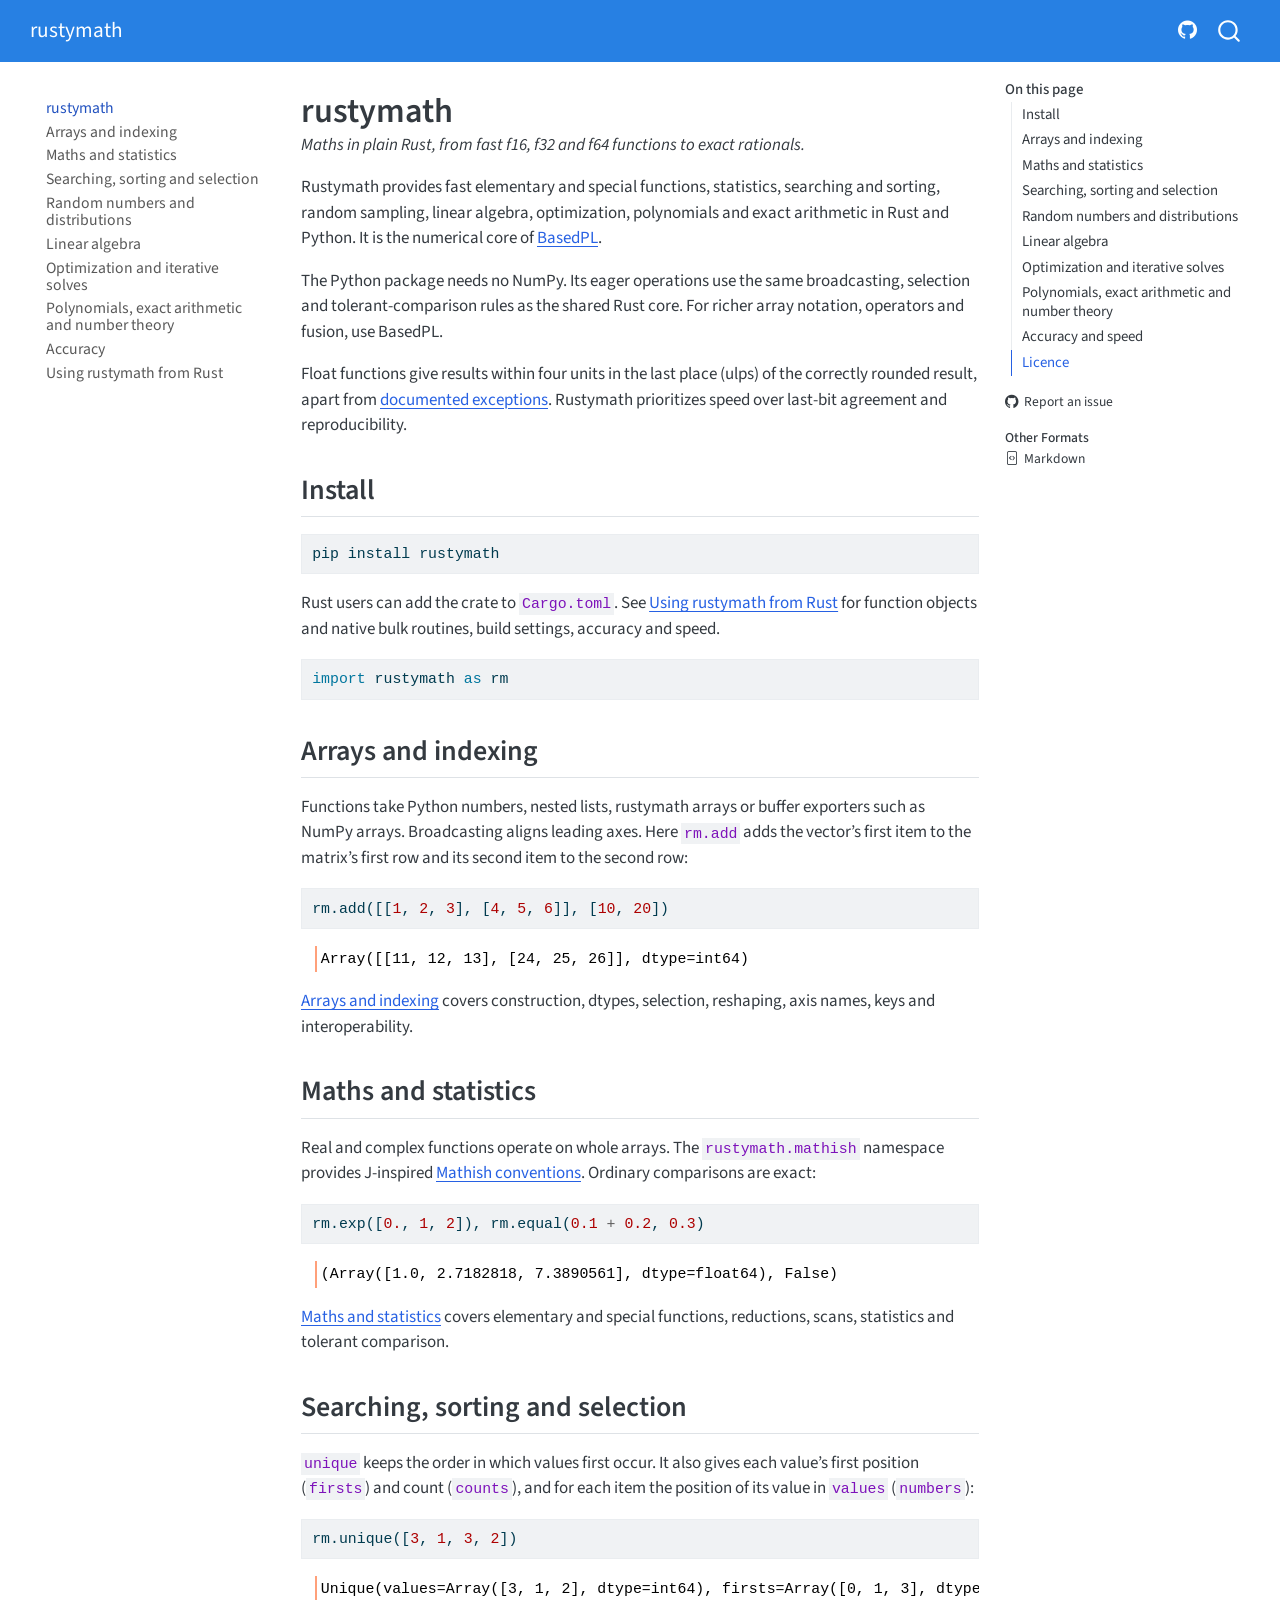
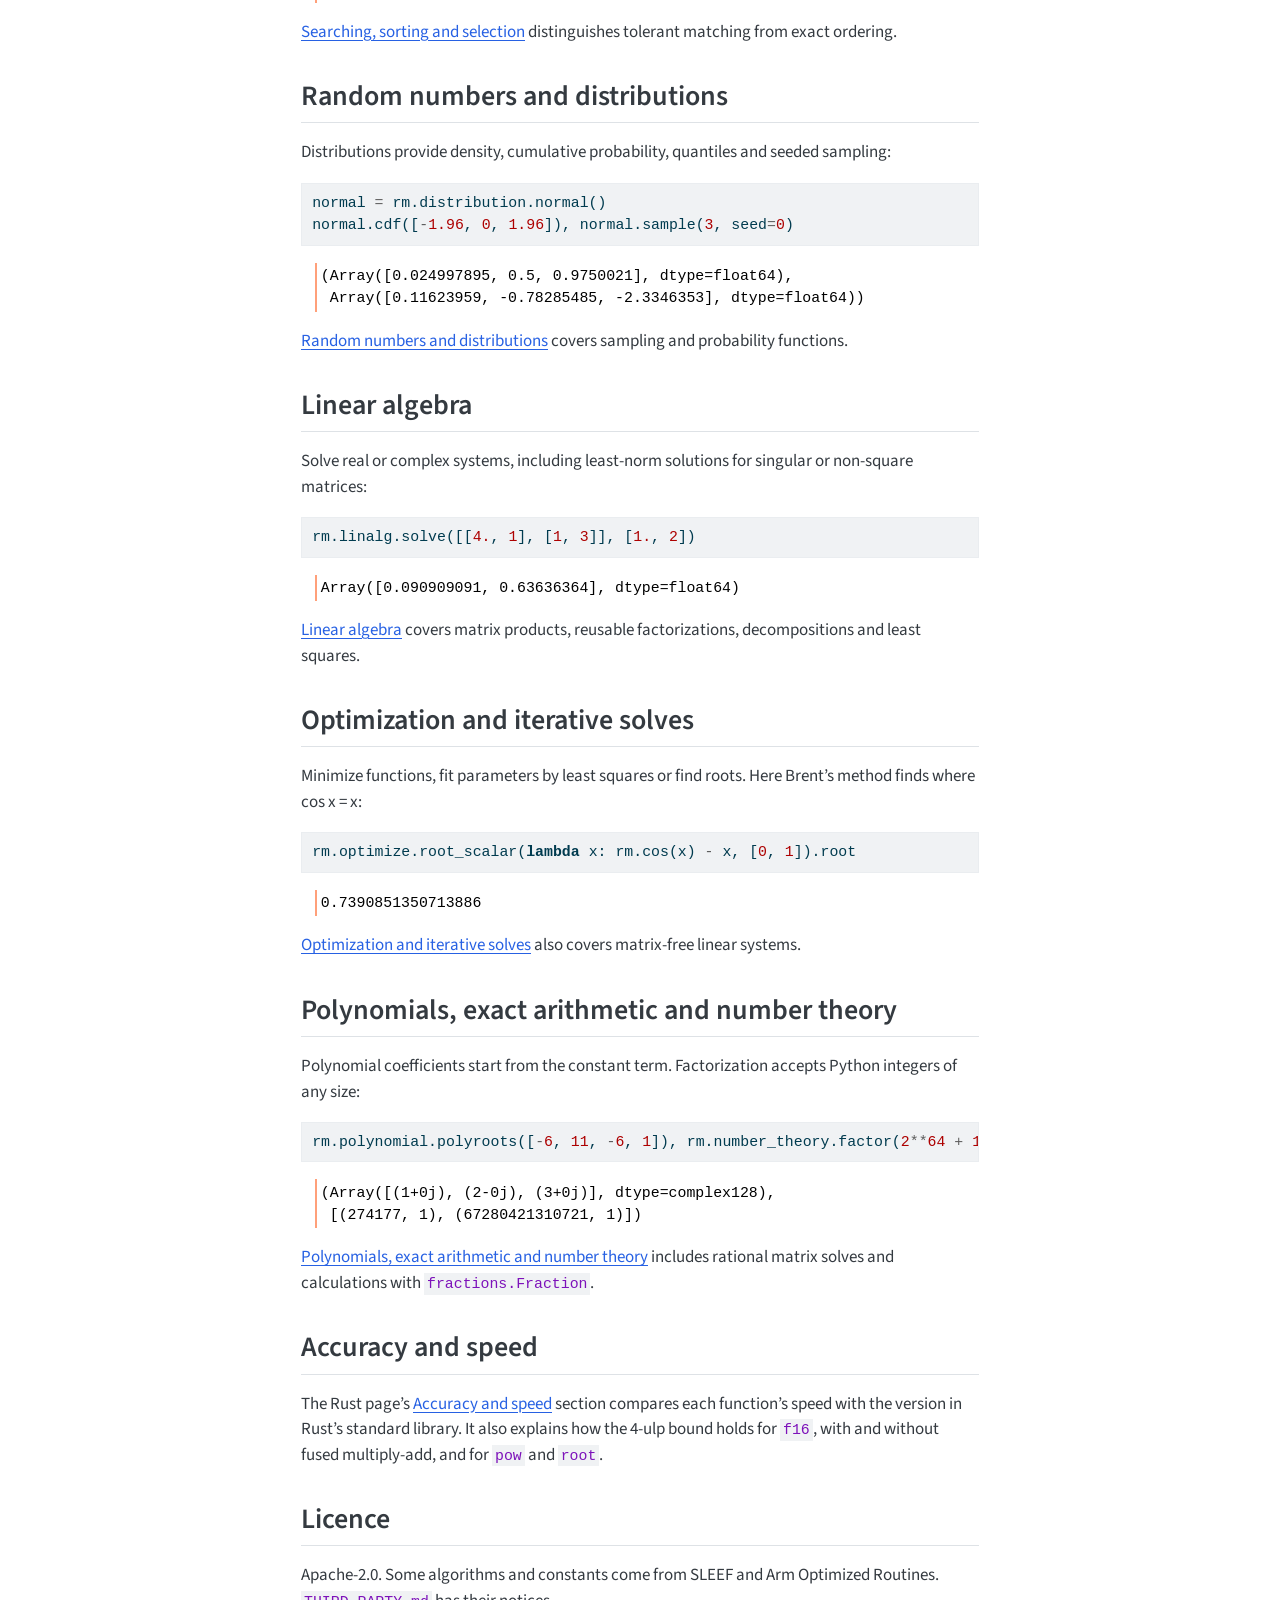
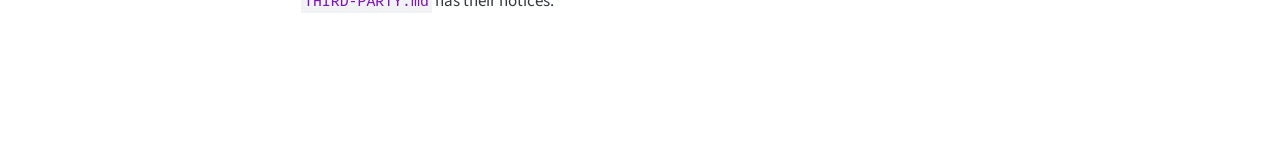
==== commit ead7ad8f: "deploy: 285efe9a62faf562a1e4aaef7cc35ba42420bfa0" ====
--- a/index.html
+++ b/index.html
@@ -82,7 +82,7 @@
 <link href="site_libs/quarto-html/quarto-syntax-highlighting-63b5708e65d6cd79cd7618c58d0c21e7.css" rel="stylesheet" id="quarto-text-highlighting-styles">
 <script src="site_libs/bootstrap/bootstrap.min.js"></script>
 <link href="site_libs/bootstrap/bootstrap-icons.css" rel="stylesheet">
-<link href="site_libs/bootstrap/bootstrap-69961562f744cce4bc22a2c84bdc0b21.min.css" rel="stylesheet" append-hash="true" id="quarto-bootstrap" data-mode="light">
+<link href="site_libs/bootstrap/bootstrap-2f4c55d10cf51dd4b2d77c53b386d5c1.min.css" rel="stylesheet" append-hash="true" id="quarto-bootstrap" data-mode="light">
 <script id="quarto-search-options" type="application/json">{
   "location": "navbar",
   "copy-button": false,
@@ -290,7 +290,7 @@
 </section>
 <section id="arrays-and-indexing" class="level2">
 <h2 class="anchored" data-anchor-id="arrays-and-indexing">Arrays and indexing</h2>
-<p>Functions take Python numbers, nested lists, rustymath arrays or buffer exporters such as NumPy arrays. Broadcasting aligns leading axes. A two-item vector adds one value to each row of this matrix:</p>
+<p>Functions take Python numbers, nested lists, rustymath arrays or buffer exporters such as NumPy arrays. Broadcasting aligns leading axes. Here <code>rm.add</code> adds the vector’s first item to the matrix’s first row and its second item to the second row:</p>
 <div id="85f55c76" class="cell">
 <div class="code-copy-outer-scaffold"><div class="sourceCode cell-code" id="cb3"><pre class="sourceCode python code-with-copy"><code class="sourceCode python"><span id="cb3-1"><a href="#cb3-1" aria-hidden="true" tabindex="-1"></a>rm.add([[<span class="dv">1</span>, <span class="dv">2</span>, <span class="dv">3</span>], [<span class="dv">4</span>, <span class="dv">5</span>, <span class="dv">6</span>]], [<span class="dv">10</span>, <span class="dv">20</span>])</span></code></pre></div><button title="Copy to Clipboard" class="code-copy-button"><i class="bi"></i></button></div>
 <div class="cell-output cell-output-display">
@@ -312,7 +312,7 @@
 </section>
 <section id="searching-sorting-and-selection" class="level2">
 <h2 class="anchored" data-anchor-id="searching-sorting-and-selection">Searching, sorting and selection</h2>
-<p><code>unique</code> retains first-occurrence order and reports each value’s position, class number and count:</p>
+<p><code>unique</code> keeps the order in which values first occur. It also gives each value’s first position (<code>firsts</code>) and count (<code>counts</code>), and for each item the position of its value in <code>values</code> (<code>numbers</code>):</p>
 <div id="10d23025" class="cell">
 <div class="code-copy-outer-scaffold"><div class="sourceCode cell-code" id="cb7"><pre class="sourceCode python code-with-copy"><code class="sourceCode python"><span id="cb7-1"><a href="#cb7-1" aria-hidden="true" tabindex="-1"></a>rm.unique([<span class="dv">3</span>, <span class="dv">1</span>, <span class="dv">3</span>, <span class="dv">2</span>])</span></code></pre></div><button title="Copy to Clipboard" class="code-copy-button"><i class="bi"></i></button></div>
 <div class="cell-output cell-output-display">
@@ -347,7 +347,7 @@
 </section>
 <section id="optimization-and-iterative-solves" class="level2">
 <h2 class="anchored" data-anchor-id="optimization-and-iterative-solves">Optimization and iterative solves</h2>
-<p>Minimize functions, fit residuals or find roots. Here Brent’s method finds where cos x = x:</p>
+<p>Minimize functions, fit parameters by least squares or find roots. Here Brent’s method finds where cos x = x:</p>
 <div id="7187de7e" class="cell">
 <div class="code-copy-outer-scaffold"><div class="sourceCode cell-code" id="cb13"><pre class="sourceCode python code-with-copy"><code class="sourceCode python"><span id="cb13-1"><a href="#cb13-1" aria-hidden="true" tabindex="-1"></a>rm.optimize.root_scalar(<span class="kw">lambda</span> x: rm.cos(x) <span class="op">-</span> x, [<span class="dv">0</span>, <span class="dv">1</span>]).root</span></code></pre></div><button title="Copy to Clipboard" class="code-copy-button"><i class="bi"></i></button></div>
 <div class="cell-output cell-output-display">
@@ -370,7 +370,7 @@
 </section>
 <section id="accuracy-and-speed" class="level2">
 <h2 class="anchored" data-anchor-id="accuracy-and-speed">Accuracy and speed</h2>
-<p>The Rust page’s <a href="https://answerdotai.github.io/rustymath/rust.html#accuracy-and-speed">Accuracy and speed</a> section compares each function’s speed with Rust’s standard library. It also explains how the 4-ulp bound holds for <code>f16</code>, with and without fused multiply-add, and for <code>pow</code> and <code>root</code>.</p>
+<p>The Rust page’s <a href="https://answerdotai.github.io/rustymath/rust.html#accuracy-and-speed">Accuracy and speed</a> section compares each function’s speed with the version in Rust’s standard library. It also explains how the 4-ulp bound holds for <code>f16</code>, with and without fused multiply-add, and for <code>pow</code> and <code>root</code>.</p>
 </section>
 <section id="licence" class="level2">
 <h2 class="anchored" data-anchor-id="licence">Licence</h2>
